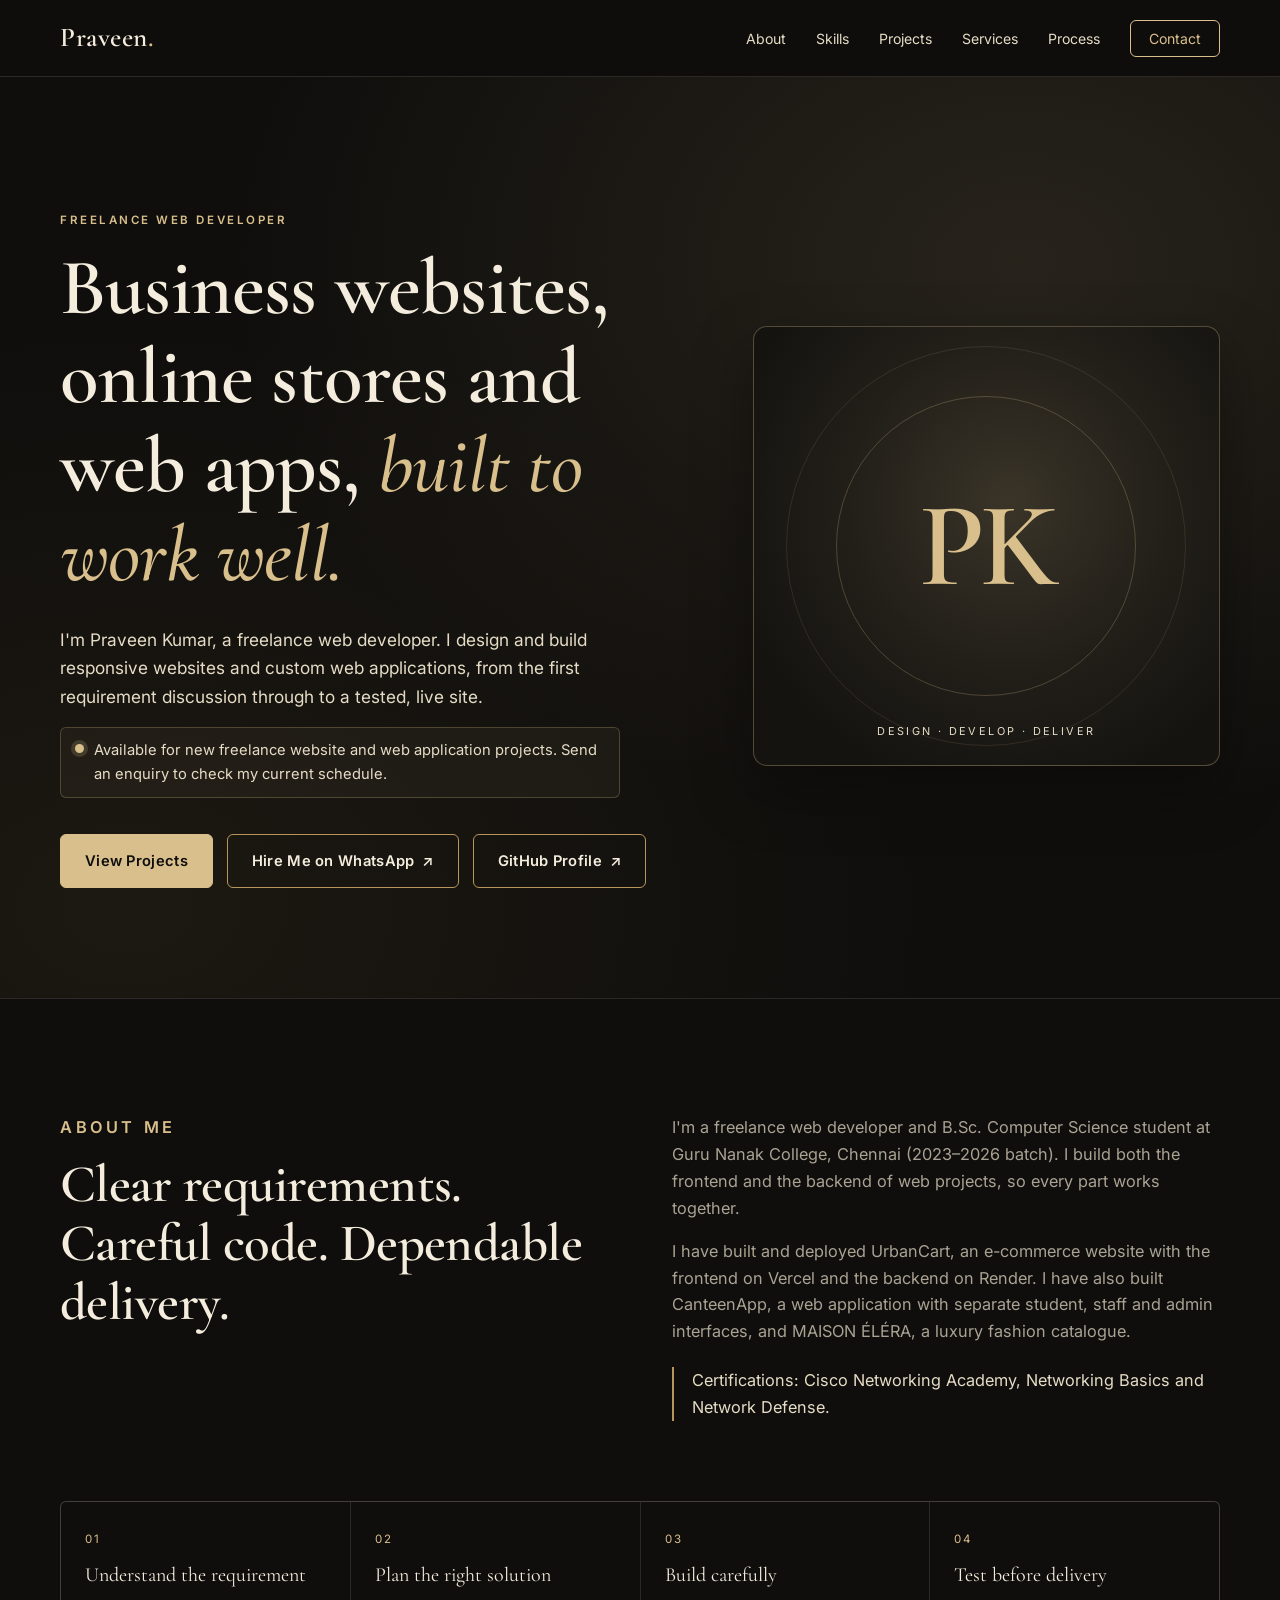
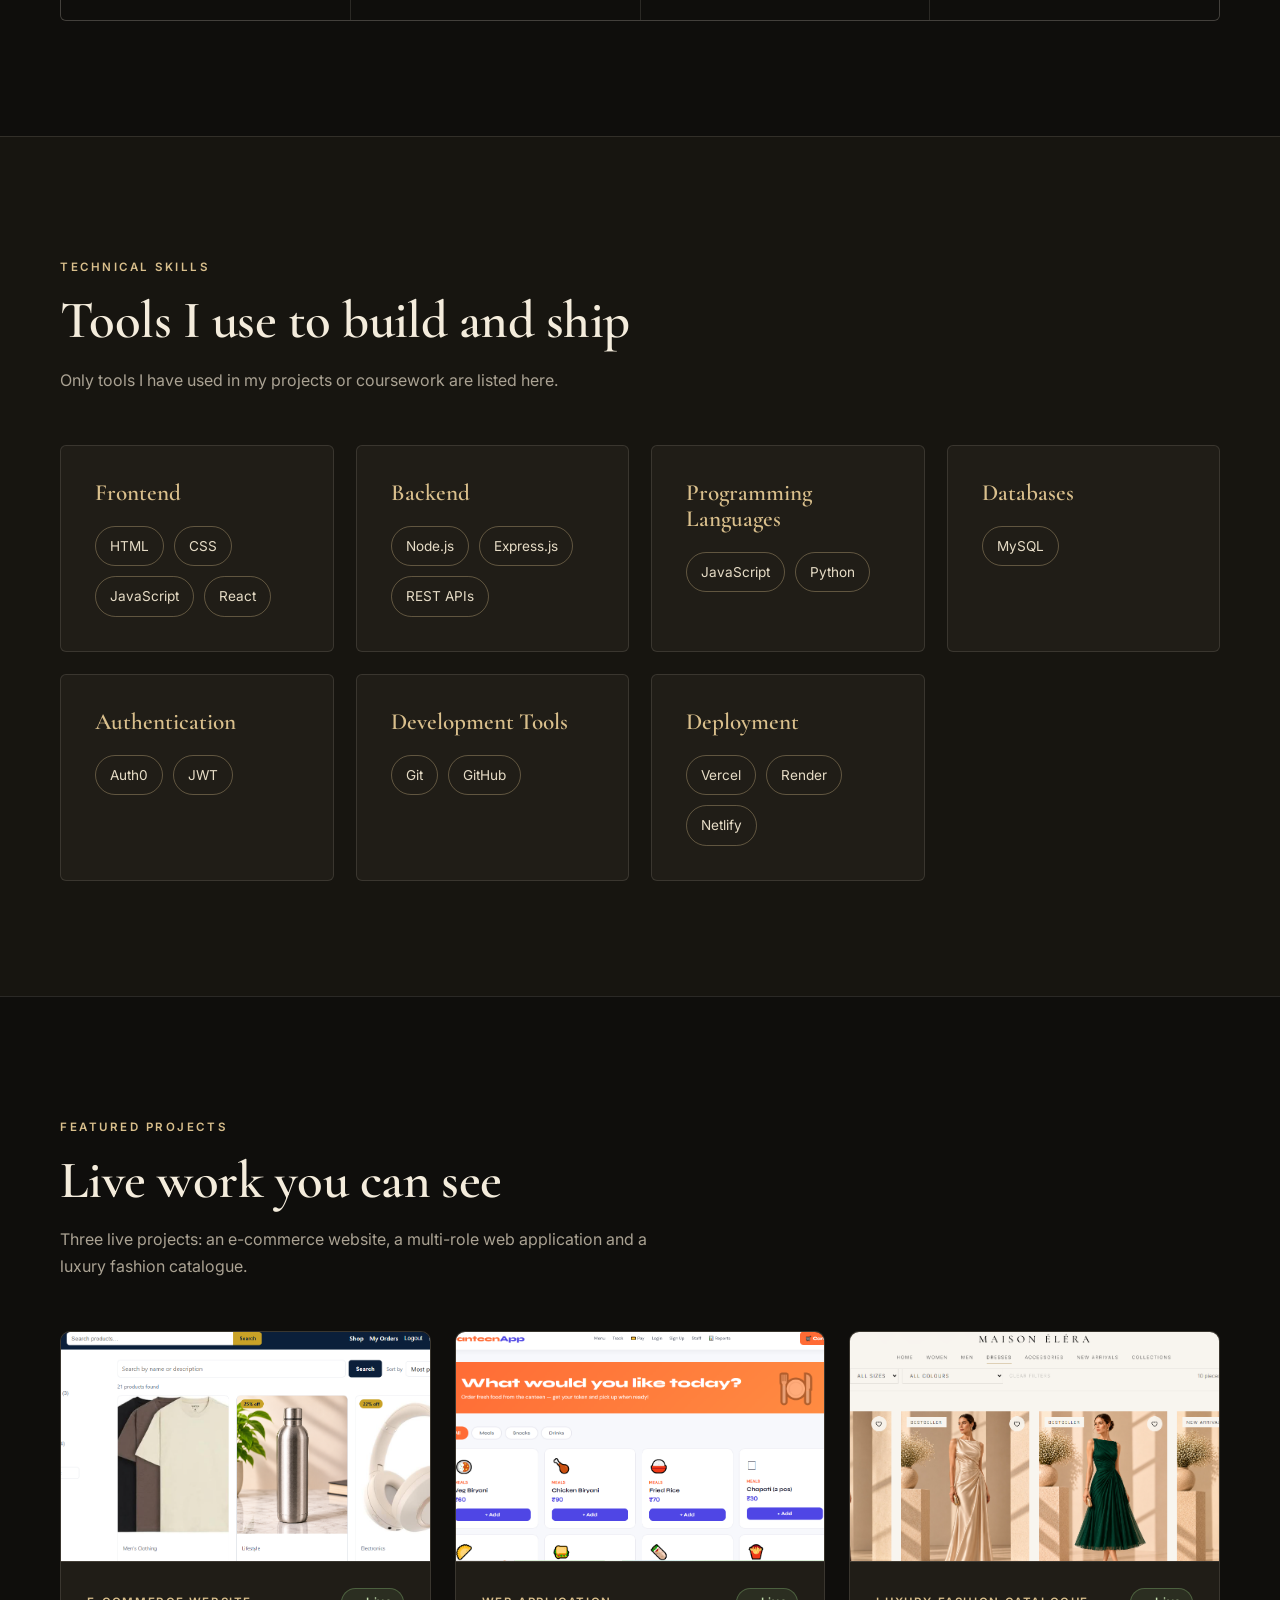
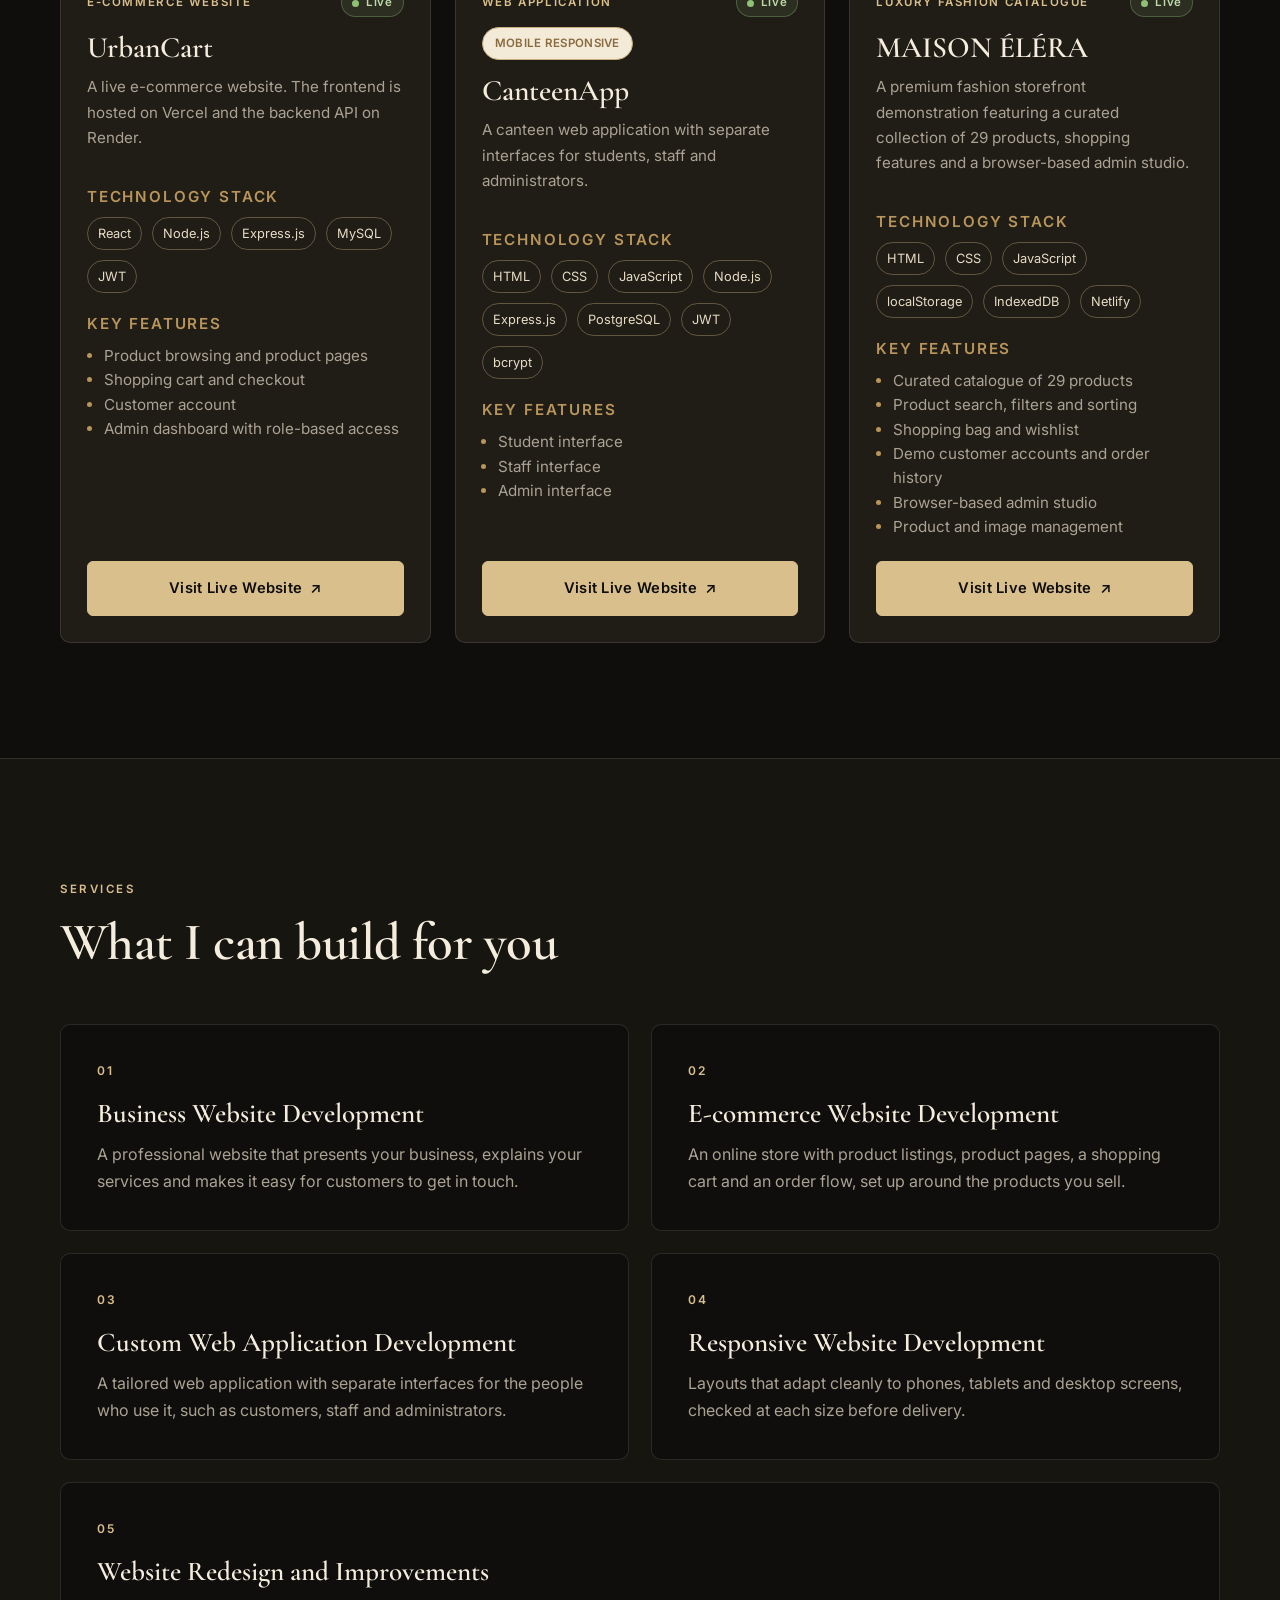
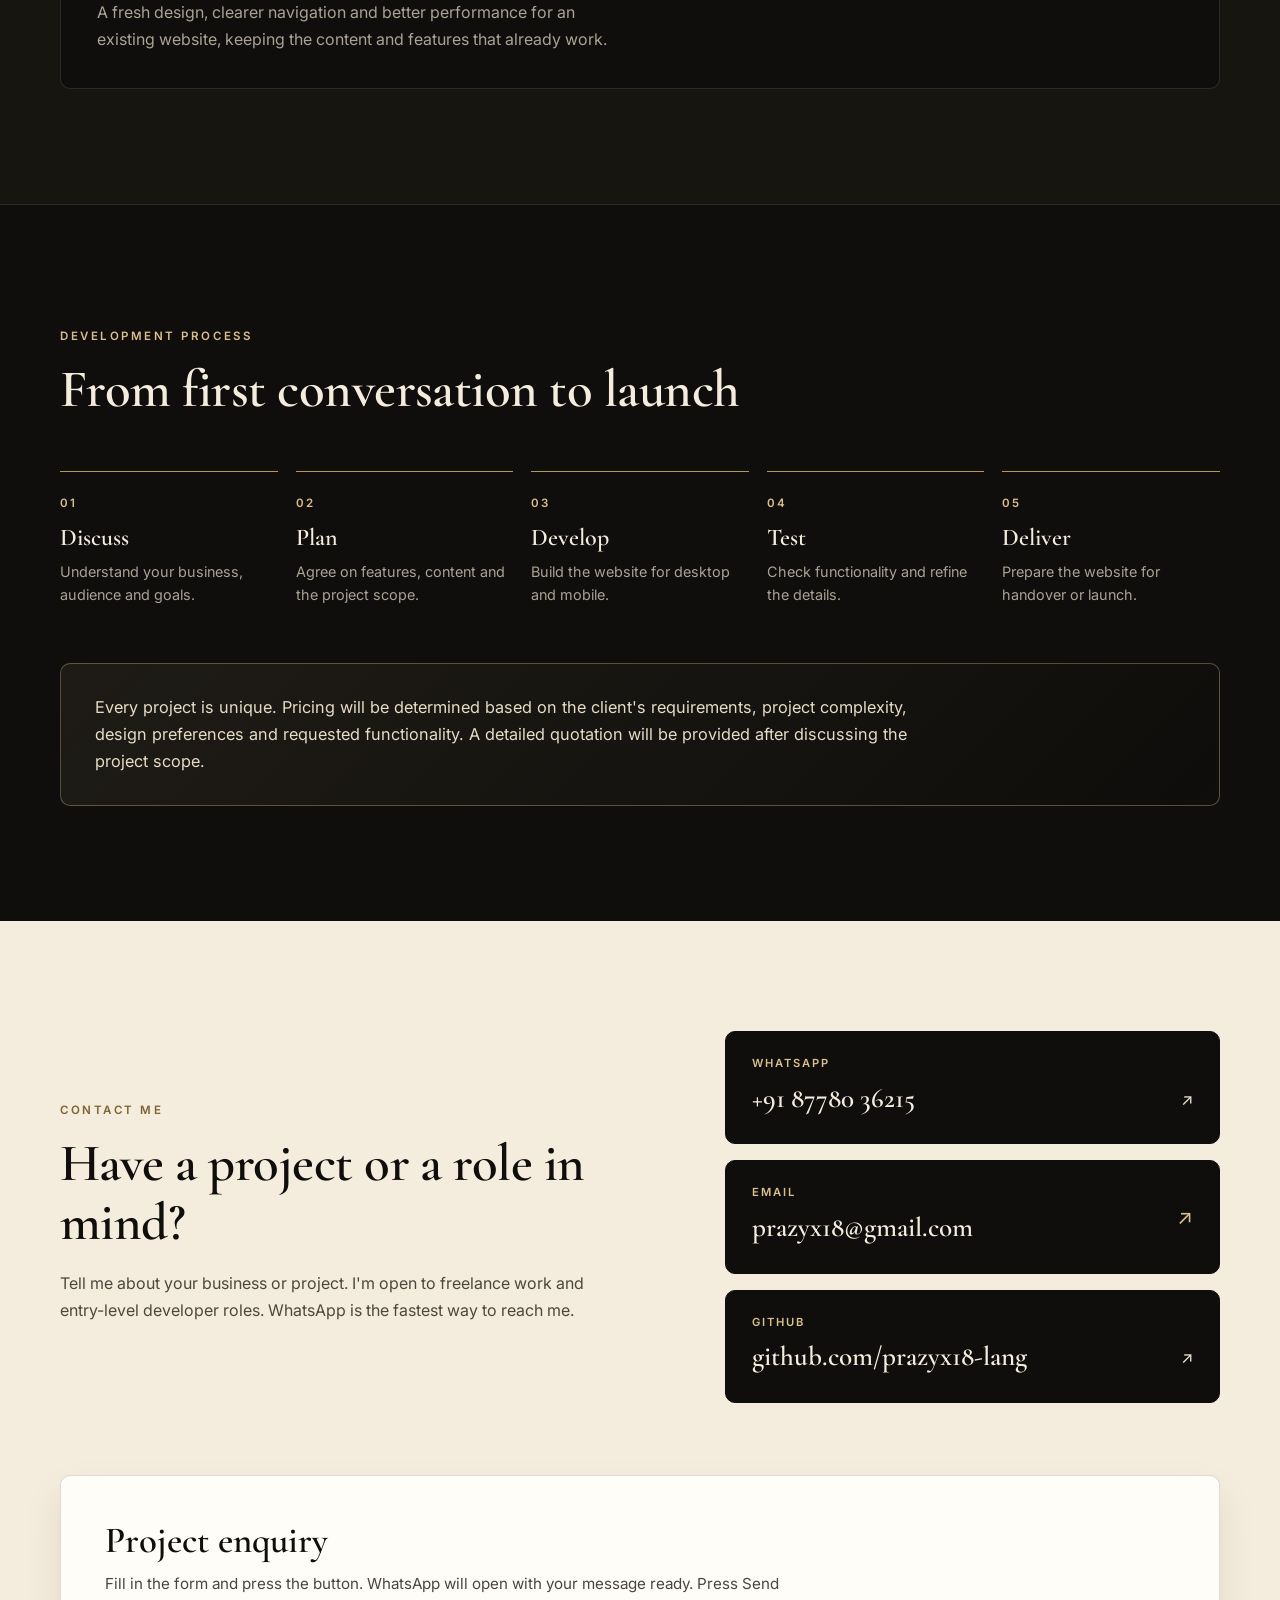
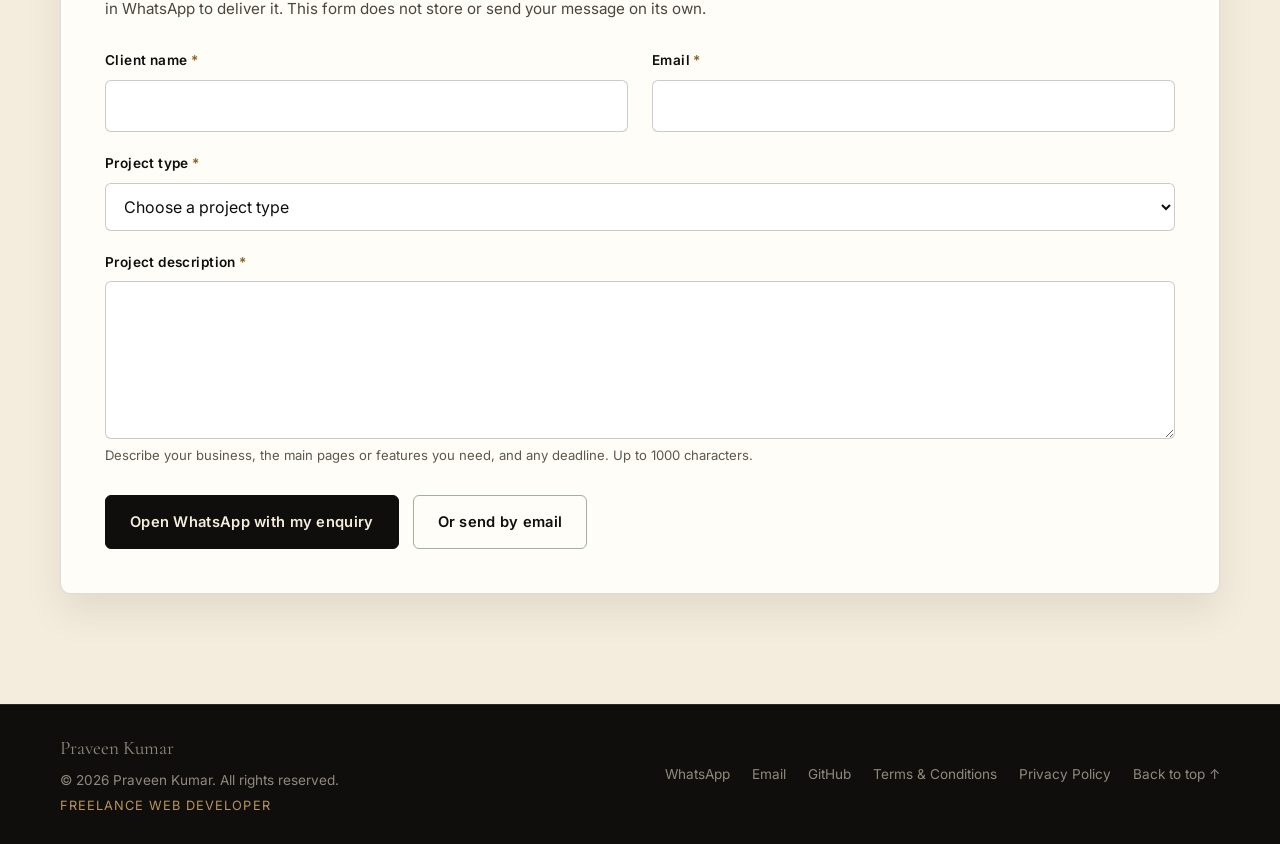
==== index.html @ 50d1b617 "Add files via upload" ====
<!DOCTYPE html>
<html lang="en">
<head>
  <meta charset="UTF-8">
  <meta name="viewport" content="width=device-width, initial-scale=1.0">

  <!-- SEO -->
  <title>Praveen Kumar | Freelance Web Developer for Business Websites &amp; Web Apps</title>
  <meta name="description" content="Freelance web developer building business websites, e-commerce stores and custom web applications. View three live projects and send a project enquiry on WhatsApp or email.">
  <meta name="author" content="Praveen Kumar">
  <meta name="robots" content="index, follow">
  <meta name="theme-color" content="#0f0e0c">
  <!-- Canonical placeholder: replace YOUR-PORTFOLIO-DOMAIN with your real domain once published -->
  <link rel="canonical" href="https://YOUR-PORTFOLIO-DOMAIN/">

  <!-- Open Graph: how the page looks when shared -->
  <meta property="og:type" content="website">
  <meta property="og:site_name" content="Praveen Kumar">
  <meta property="og:title" content="Praveen Kumar | Freelance Web Developer">
  <meta property="og:description" content="Business websites, e-commerce stores and custom web applications, built with clean code and delivered with care.">
  <meta property="og:url" content="https://YOUR-PORTFOLIO-DOMAIN/">
  <meta property="og:image" content="https://YOUR-PORTFOLIO-DOMAIN/assets/img/og-image.png">
  <meta property="og:image:width" content="1200">
  <meta property="og:image:height" content="630">
  <meta property="og:image:alt" content="Praveen Kumar, Freelance Web Developer">
  <meta property="og:locale" content="en_IN">

  <meta name="twitter:card" content="summary_large_image">
  <meta name="twitter:title" content="Praveen Kumar | Freelance Web Developer">
  <meta name="twitter:description" content="Business websites, e-commerce stores and custom web applications.">
  <meta name="twitter:image" content="https://YOUR-PORTFOLIO-DOMAIN/assets/img/og-image.png">

  <link rel="icon" href="assets/img/favicon.svg" type="image/svg+xml">

  <!-- Typography (Google Fonts) -->
  <link rel="preconnect" href="https://fonts.googleapis.com">
  <link rel="preconnect" href="https://fonts.gstatic.com" crossorigin>
  <link rel="stylesheet" href="https://fonts.googleapis.com/css2?family=Cormorant+Garamond:wght@500;600;700&family=Inter:wght@400;500;600;700&display=swap">

  <link rel="stylesheet" href="assets/css/styles.css">

  <!-- Structured data: tells search engines who this page is about (no email address included) -->
  <script type="application/ld+json">
  {
    "@context": "https://schema.org",
    "@type": "Person",
    "name": "Praveen Kumar",
    "jobTitle": "Freelance Web Developer",
    "description": "Freelance web developer building business websites, e-commerce stores and custom web applications.",
    "knowsAbout": ["HTML", "CSS", "JavaScript", "React", "Node.js", "Express.js", "MySQL", "Python", "Git"]
  }
  </script>
</head>
<body>
  <a class="skip-link" href="#main">Skip to content</a>

  <!-- ============ HEADER / NAVIGATION ============ -->
  <header class="site-header" id="top">
    <nav class="container nav" aria-label="Main navigation">
      <a class="brand" href="#top" aria-label="Praveen Kumar, back to top">Praveen<span>.</span></a>

      <button class="nav-toggle" type="button" aria-expanded="false" aria-controls="nav-menu">
        <span class="sr-only">Open menu</span>
        <span class="nav-toggle-bars" aria-hidden="true"></span>
      </button>

      <ul class="nav-menu" id="nav-menu">
        <li><a href="#about">About</a></li>
        <li><a href="#skills">Skills</a></li>
        <li><a href="#projects">Projects</a></li>
        <li><a href="#services">Services</a></li>
        <li><a href="#process">Process</a></li>
        <li><a class="nav-cta" href="#contact">Contact</a></li>
      </ul>
    </nav>
  </header>

  <main id="main">
    <!-- ============ 1. HERO ============ -->
    <section class="hero" id="home" aria-labelledby="hero-title">
      <div class="container hero-grid">
        <div class="hero-copy reveal">
          <p class="eyebrow">Freelance Web Developer</p>
          <h1 id="hero-title">Business websites, online stores and web apps, <em>built to work well.</em></h1>
          <p class="lead">I'm Praveen Kumar, a freelance web developer. I design and build responsive websites and custom web applications, from the first requirement discussion through to a tested, live site.</p>
          <p class="availability"><span class="availability-dot" aria-hidden="true"></span>Available for new freelance website and web application projects. Send an enquiry to check my current schedule.</p>
          <div class="actions">
            <a class="btn btn-primary" href="#projects">View Projects</a>
            <a class="btn btn-ghost" href="https://wa.me/918778036215?text=Hi%20Praveen%2C%20I%27d%20like%20to%20discuss%20a%20web%20project." target="_blank" rel="noopener noreferrer">
              Hire Me on WhatsApp <span aria-hidden="true">↗</span>
              <span class="sr-only">(opens in a new tab)</span>
            </a>
            <a class="btn btn-ghost" href="https://github.com/prazyx18-lang" target="_blank" rel="noopener noreferrer">
              GitHub Profile <span aria-hidden="true">↗</span>
              <span class="sr-only">(opens in a new tab)</span>
            </a>
          </div>
        </div>

        <div class="hero-visual reveal" aria-hidden="true">
          <div class="monogram">PK</div>
          <p class="hero-caption">Design · Develop · Deliver</p>
        </div>
      </div>
    </section>

    <!-- ============ 2. ABOUT ============ -->
    <section class="section" id="about" aria-labelledby="about-title">
      <div class="container two-col">
        <div class="reveal">
          <p class="eyebrow">About me</p>
          <h2 id="about-title">Clear requirements. Careful code. Dependable delivery.</h2>
        </div>
        <div class="reveal">
          <p>I'm a freelance web developer and B.Sc. Computer Science student at Guru Nanak College, Chennai (2023–2026 batch). I build both the frontend and the backend of web projects, so every part works together.</p>
          <p>I have built and deployed UrbanCart, an e-commerce website with the frontend on Vercel and the backend on Render. I have also built CanteenApp, a web application with separate student, staff and admin interfaces, and MAISON ÉLÉRA, a luxury fashion catalogue.</p>
          <p class="cert">Certifications: Cisco Networking Academy, Networking Basics and Network Defense.</p>
        </div>
      </div>

      <div class="container approach reveal">
        <div class="approach-step"><span>01</span>Understand the requirement</div>
        <div class="approach-step"><span>02</span>Plan the right solution</div>
        <div class="approach-step"><span>03</span>Build carefully</div>
        <div class="approach-step"><span>04</span>Test before delivery</div>
      </div>
    </section>

    <!-- ============ 3. TECHNICAL SKILLS ============ -->
    <section class="section section-alt" id="skills" aria-labelledby="skills-title">
      <div class="container">
        <div class="section-head reveal">
          <p class="eyebrow">Technical skills</p>
          <h2 id="skills-title">Tools I use to build and ship</h2>
          <p class="section-intro">Only tools I have used in my projects or coursework are listed here.</p>
        </div>

        <div class="skill-grid">
          <article class="skill-card reveal">
            <h3>Frontend</h3>
            <ul class="chips">
              <li>HTML</li><li>CSS</li><li>JavaScript</li><li>React</li>
            </ul>
          </article>
          <article class="skill-card reveal">
            <h3>Backend</h3>
            <ul class="chips">
              <li>Node.js</li><li>Express.js</li><li>REST APIs</li>
            </ul>
          </article>
          <article class="skill-card reveal">
            <h3>Programming Languages</h3>
            <ul class="chips">
              <li>JavaScript</li><li>Python</li>
            </ul>
          </article>
          <article class="skill-card reveal">
            <h3>Databases</h3>
            <ul class="chips">
              <li>MySQL</li>
            </ul>
          </article>
          <article class="skill-card reveal">
            <h3>Authentication</h3>
            <ul class="chips">
              <li>Auth0</li><li>JWT</li>
            </ul>
          </article>
          <article class="skill-card reveal">
            <h3>Development Tools</h3>
            <ul class="chips">
              <li>Git</li><li>GitHub</li>
            </ul>
          </article>
          <article class="skill-card reveal">
            <h3>Deployment</h3>
            <ul class="chips">
              <li>Vercel</li><li>Render</li><li>Netlify</li>
            </ul>
          </article>
        </div>
      </div>
    </section>

    <!-- ============ 4. FEATURED PROJECTS ============ -->
    <section class="section" id="projects" aria-labelledby="projects-title">
      <div class="container">
        <div class="section-head reveal">
          <p class="eyebrow">Featured projects</p>
          <h2 id="projects-title">Live work you can see</h2>
          <p class="section-intro">Three live projects: an e-commerce website, a multi-role web application and a luxury fashion catalogue.</p>
        </div>

        <div class="project-grid">
          <!-- PROJECT 1: UrbanCart -->
          <article class="project-card reveal" aria-labelledby="urbancart-title">
           <figure class="project-shot">
  <img
    src="assets/img/projects/urbancart.jpg"
    alt="UrbanCart e-commerce website homepage"
    loading="lazy"
  >
</figure>
            <div class="project-body">
              <div class="project-tags">
                <span class="tag">E-commerce Website</span>
                <span class="status status-live">Live</span>
              </div>
              <h3 id="urbancart-title">UrbanCart</h3>
              <p>A live e-commerce website. The frontend is hosted on Vercel and the backend API on Render.</p>
              <p class="project-sub"><strong>Technology stack</strong></p>
              <ul class="chips chips-small">
                <li>React</li><li>Node.js</li><li>Express.js</li><li>MySQL</li><li>JWT</li>
              </ul>
              <p class="project-sub"><strong>Key features</strong></p>
              <ul class="feature-list">
                <li>Product browsing and product pages</li>
                <li>Shopping cart and checkout</li>
                <li>Customer account</li>
                <li>Admin dashboard with role-based access</li>
              </ul>
              <a class="btn btn-primary btn-block" href="https://urbancart-wine.vercel.app" target="_blank" rel="noopener noreferrer">
                Visit Live Website <span aria-hidden="true">↗</span>
                <span class="sr-only">(UrbanCart, opens in a new tab)</span>
              </a>
            </div>
          </article>

          <!-- PROJECT 2: CanteenApp -->
          <article class="project-card reveal" aria-labelledby="canteen-title">
           <figure class="project-shot">
  <img
    src="assets/img/projects/canteenapp.jpg"
    alt="CanteenApp website screenshot"
    loading="lazy"
  >
</figure>
      <div class="project-body">
<div class="project-tags">
  <span class="tag">Web Application</span>
  <span class="status status-live">Live</span>
  <span class="tag tag-responsive">Mobile Responsive</span>
</div>

  <h3 id="canteen-title">CanteenApp</h3>

  <p>A canteen web application with separate interfaces for students, staff and administrators.</p>

  <p class="project-sub"><strong>Technology stack</strong></p>
  <ul class="chips chips-small">
    <li>HTML</li>
    <li>CSS</li>
    <li>JavaScript</li>
    <li>Node.js</li>
    <li>Express.js</li>
    <li>PostgreSQL</li>
    <li>JWT</li>
    <li>bcrypt</li>
  </ul>

  <p class="project-sub"><strong>Key features</strong></p>
  <ul class="feature-list">
    <li>Student interface</li>
    <li>Staff interface</li>
    <li>Admin interface</li>
  </ul>

  <a class="btn btn-primary btn-block"
     href="https://canteen-demo-app.onrender.com"
     target="_blank"
     rel="noopener noreferrer">
    Visit Live Website <span aria-hidden="true">↗</span>
    <span class="sr-only">(CanteenApp, opens in a new tab)</span>
  </a>
</div>

          </article>

          <!-- PROJECT 3: MAISON ÉLÉRA -->
          <article class="project-card reveal" aria-labelledby="maison-title">
           <figure class="project-shot">
  <img
    src="assets/img/projects/maison-elera.jpg"
    alt="MAISON ÉLÉRA luxury fashion catalogue website"
    loading="lazy"
  >
</figure>
<div class="project-body">
  <div class="project-tags">
    <span class="tag">Luxury Fashion Catalogue</span>
    <span class="status status-live">Live</span>
  </div>

  <h3 id="maison-title">MAISON ÉLÉRA</h3>

  <p>A premium fashion storefront demonstration featuring a curated collection of 29 products, shopping features and a browser-based admin studio.</p>

  <p class="project-sub"><strong>Technology stack</strong></p>
  <ul class="chips chips-small">
    <li>HTML</li>
    <li>CSS</li>
    <li>JavaScript</li>
    <li>localStorage</li>
    <li>IndexedDB</li>
    <li>Netlify</li>
  </ul>

  <p class="project-sub"><strong>Key features</strong></p>
  <ul class="feature-list">
    <li>Curated catalogue of 29 products</li>
    <li>Product search, filters and sorting</li>
    <li>Shopping bag and wishlist</li>
    <li>Demo customer accounts and order history</li>
    <li>Browser-based admin studio</li>
    <li>Product and image management</li>
  </ul>

  <a class="btn btn-primary btn-block"
     href="https://maison-elera.netlify.app/"
     target="_blank"
     rel="noopener noreferrer">
    Visit Live Website <span aria-hidden="true">↗</span>
    <span class="sr-only">(MAISON ÉLÉRA, opens in a new tab)</span>
  </a>
</div>
          </article>
        </div>
      </div>
    </section>

    <!-- ============ 5. SERVICES ============ -->
    <section class="section section-alt" id="services" aria-labelledby="services-title">
      <div class="container">
        <div class="section-head reveal">
          <p class="eyebrow">Services</p>
          <h2 id="services-title">What I can build for you</h2>
        </div>

        <div class="service-grid">
          <article class="service-card reveal">
            <span class="service-no">01</span>
            <h3>Business Website Development</h3>
            <p>A professional website that presents your business, explains your services and makes it easy for customers to get in touch.</p>
          </article>
          <article class="service-card reveal">
            <span class="service-no">02</span>
            <h3>E-commerce Website Development</h3>
            <p>An online store with product listings, product pages, a shopping cart and an order flow, set up around the products you sell.</p>
          </article>
          <article class="service-card reveal">
            <span class="service-no">03</span>
            <h3>Custom Web Application Development</h3>
            <p>A tailored web application with separate interfaces for the people who use it, such as customers, staff and administrators.</p>
          </article>
          <article class="service-card reveal">
            <span class="service-no">04</span>
            <h3>Responsive Website Development</h3>
            <p>Layouts that adapt cleanly to phones, tablets and desktop screens, checked at each size before delivery.</p>
          </article>
          <article class="service-card reveal">
            <span class="service-no">05</span>
            <h3>Website Redesign and Improvements</h3>
            <p>A fresh design, clearer navigation and better performance for an existing website, keeping the content and features that already work.</p>
          </article>
        </div>
      </div>
    </section>

    <!-- ============ 6. DEVELOPMENT PROCESS ============ -->
    <section class="section" id="process" aria-labelledby="process-title">
      <div class="container">
        <div class="section-head reveal">
          <p class="eyebrow">Development process</p>
          <h2 id="process-title">From first conversation to launch</h2>
        </div>

        <ol class="process-list">
          <li class="process-step reveal"><span class="step-no">01</span><h3>Discuss</h3><p>Understand your business, audience and goals.</p></li>
          <li class="process-step reveal"><span class="step-no">02</span><h3>Plan</h3><p>Agree on features, content and the project scope.</p></li>
          <li class="process-step reveal"><span class="step-no">03</span><h3>Develop</h3><p>Build the website for desktop and mobile.</p></li>
          <li class="process-step reveal"><span class="step-no">04</span><h3>Test</h3><p>Check functionality and refine the details.</p></li>
          <li class="process-step reveal"><span class="step-no">05</span><h3>Deliver</h3><p>Prepare the website for handover or launch.</p></li>
        </ol>

        <aside class="pricing-note reveal" aria-label="Pricing policy">
          <p>Every project is unique. Pricing will be determined based on the client's requirements, project complexity, design preferences and requested functionality. A detailed quotation will be provided after discussing the project scope.</p>
        </aside>
      </div>
    </section>
  </main>

  <!-- ============ 7. CONTACT ME ============ -->
  <section class="contact" id="contact" aria-labelledby="contact-title">
    <div class="container contact-grid">
      <div class="reveal">
        <p class="eyebrow">Contact me</p>
        <h2 id="contact-title">Have a project or a role in mind?</h2>
        <p class="contact-intro">Tell me about your business or project. I'm open to freelance work and entry-level developer roles. WhatsApp is the fastest way to reach me.</p>
      </div>

      <div class="contact-actions reveal">
        <a class="contact-btn contact-whatsapp" href="https://wa.me/918778036215" target="_blank" rel="noopener noreferrer">
          <span class="contact-label">WhatsApp</span>
          <span class="contact-value">+91 87780 36215</span>
          <span aria-hidden="true">↗</span>
          <span class="sr-only">(opens in a new tab)</span>
        </a>
        <a class="contact-btn contact-email" href="mailto:prazyx18@gmail.com">
          <span class="contact-label">Email</span>
          <span class="contact-value">prazyx18@gmail.com</span>
          <span aria-hidden="true">↗</span>
        </a>
        <a class="contact-btn contact-email" href="https://github.com/prazyx18-lang" target="_blank" rel="noopener noreferrer">
          <span class="contact-label">GitHub</span>
          <span class="contact-value">github.com/prazyx18-lang</span>
          <span aria-hidden="true">↗</span>
          <span class="sr-only">(opens in a new tab)</span>
        </a>
      </div>
    </div>

    <!-- Project enquiry form: opens a prefilled WhatsApp message. Nothing is sent by this website itself. -->
    <div class="container">
      <form class="enquiry reveal" id="enquiry-form" novalidate aria-labelledby="enquiry-title">
        <h3 id="enquiry-title">Project enquiry</h3>
        <p class="enquiry-note">Fill in the form and press the button. WhatsApp will open with your message ready. Press Send in WhatsApp to deliver it. This form does not store or send your message on its own.</p>

        <div class="form-grid">
          <div class="field">
            <label for="enq-name">Client name <span class="req" aria-hidden="true">*</span></label>
            <input id="enq-name" name="name" type="text" autocomplete="name" required maxlength="100" aria-describedby="enq-name-err">
            <p class="field-error" id="enq-name-err" aria-live="polite"></p>
          </div>

          <div class="field">
            <label for="enq-email">Email <span class="req" aria-hidden="true">*</span></label>
            <input id="enq-email" name="email" type="email" autocomplete="email" required maxlength="150" aria-describedby="enq-email-err">
            <p class="field-error" id="enq-email-err" aria-live="polite"></p>
          </div>

          <div class="field field-full">
            <label for="enq-type">Project type <span class="req" aria-hidden="true">*</span></label>
            <select id="enq-type" name="projectType" required aria-describedby="enq-type-err">
              <option value="">Choose a project type</option>
              <option>Business Website</option>
              <option>E-commerce Website</option>
              <option>Custom Web Application</option>
              <option>Responsive Website</option>
              <option>Website Redesign or Improvements</option>
              <option>Other</option>
            </select>
            <p class="field-error" id="enq-type-err" aria-live="polite"></p>
          </div>

          <div class="field field-full">
            <label for="enq-desc">Project description <span class="req" aria-hidden="true">*</span></label>
            <textarea id="enq-desc" name="description" rows="5" required maxlength="1000" aria-describedby="enq-desc-err enq-desc-hint"></textarea>
            <p class="field-hint" id="enq-desc-hint">Describe your business, the main pages or features you need, and any deadline. Up to 1000 characters.</p>
            <p class="field-error" id="enq-desc-err" aria-live="polite"></p>
          </div>
        </div>

        <div class="enquiry-actions">
          <button class="btn btn-primary" type="submit">Open WhatsApp with my enquiry</button>
          <a class="btn btn-ghost" href="mailto:prazyx18@gmail.com">Or send by email</a>
        </div>
        <p class="form-status" id="enq-status" role="status" aria-live="polite"></p>
      </form>
    </div>
  </section>

  <!-- ============ FOOTER ============ -->
  <footer class="site-footer">
    <div class="container footer-inner">
      <div class="footer-col">
        <p class="footer-brand">Praveen Kumar</p>
        <p>&copy; <span id="year">2026</span> Praveen Kumar. All rights reserved.</p>
        <p class="footer-title">Freelance Web Developer</p>
      </div>
      <nav aria-label="Footer navigation" class="footer-nav">
        <a href="https://wa.me/918778036215" target="_blank" rel="noopener noreferrer">WhatsApp<span class="sr-only"> (opens in a new tab)</span></a>
        <a href="mailto:prazyx18@gmail.com">Email</a>
        <a href="https://github.com/prazyx18-lang" target="_blank" rel="noopener noreferrer">GitHub<span class="sr-only"> (opens in a new tab)</span></a>
        <a href="terms.html">Terms &amp; Conditions</a>
        <a href="privacy.html">Privacy Policy</a>
        <a href="#top">Back to top ↑</a>
      </nav>
    </div>
  </footer>

  <script src="assets/js/main.js" defer></script>
  <script src="assets/js/enquiry.js" defer></script>
</body>
</html>
---- assets/css/styles.css ----
/* ==========================================================================
   Praveen Kumar — Portfolio
   Palette: black, cream and champagne gold.
   Change colours in the :root block below; everything else uses them.
   ========================================================================== */

:root {
  --ink: #0f0e0c;          /* near-black background */
  --ink-2: #171510;        /* alternate section background */
  --ink-3: #201d17;        /* cards */
  --cream: #f4ecdc;        /* main text on dark */
  --cream-2: #e6dcc6;      /* secondary text on dark */
  --champagne: #d9bf8c;    /* highlight colour */
  --gold: #b8955a;         /* borders and accents */
  --muted: #aaa293;        /* body copy on dark (readable contrast) */
  --line: rgba(244, 236, 220, 0.12);

  --font-display: "Cormorant Garamond", Georgia, "Times New Roman", serif;
  --font-body: "Inter", system-ui, -apple-system, "Segoe UI", Roboto, Arial, sans-serif;

  --radius: 6px;
  --ease: cubic-bezier(0.2, 0.7, 0.2, 1);
  --shadow: 0 24px 60px rgba(0, 0, 0, 0.35);
}

/* ---------- Base ---------- */
*,
*::before,
*::after { box-sizing: border-box; }

html {
  scroll-behavior: smooth;
  -webkit-text-size-adjust: 100%;
}

body {
  margin: 0;
  background: var(--ink);
  color: var(--cream);
  font-family: var(--font-body);
  font-size: 16px;
  line-height: 1.65;
  overflow-x: hidden;
}

img, svg { max-width: 100%; display: block; }

a {
  color: inherit;
  text-decoration: none;
}

h1, h2, h3 {
  margin: 0;
  font-weight: 600;
  line-height: 1.12;
}

h1, h2 {
  font-family: var(--font-display);
  letter-spacing: -0.01em;
}

h3 {
  font-family: var(--font-display);
  font-size: 1.6rem;
}

p { margin: 0 0 1rem; color: var(--muted); }

ul, ol { margin: 0; padding: 0; list-style: none; }

:focus-visible {
  outline: 2px solid var(--champagne);
  outline-offset: 3px;
  border-radius: 2px;
}

.container {
  width: min(1160px, calc(100% - 48px));
  margin-inline: auto;
}

.sr-only {
  position: absolute;
  width: 1px;
  height: 1px;
  padding: 0;
  margin: -1px;
  overflow: hidden;
  clip: rect(0, 0, 0, 0);
  white-space: nowrap;
  border: 0;
}

.skip-link {
  position: absolute;
  left: 16px;
  top: -60px;
  z-index: 100;
  background: var(--champagne);
  color: var(--ink);
  padding: 10px 16px;
  border-radius: var(--radius);
  font-weight: 600;
  transition: top 0.2s var(--ease);
}
.skip-link:focus { top: 12px; }

/* ---------- Shared components ---------- */
.eyebrow {
  display: inline-block;
  margin-bottom: 14px;
  color: var(--champagne);
  font-size: 0.72rem;
  font-weight: 600;
  letter-spacing: 0.22em;
  text-transform: uppercase;
}

h2 {
  font-size: clamp(2.1rem, 4.4vw, 3.3rem);
  color: var(--cream);
}

.section {
  padding: clamp(72px, 9vw, 120px) 0;
  border-top: 1px solid var(--line);
}

.section-alt { background: var(--ink-2); }

.section-head {
  max-width: 720px;
  margin-bottom: 52px;
}

.section-intro { margin-top: 16px; max-width: 620px; }

.btn {
  display: inline-flex;
  align-items: center;
  justify-content: center;
  gap: 8px;
  padding: 14px 24px;
  border: 1px solid var(--gold);
  border-radius: var(--radius);
  font: inherit;
  font-size: 0.92rem;
  font-weight: 600;
  letter-spacing: 0.02em;
  cursor: pointer;
  transition: transform 0.25s var(--ease), background-color 0.25s var(--ease),
              color 0.25s var(--ease), box-shadow 0.25s var(--ease);
}

.btn:hover { transform: translateY(-2px); }

.btn-primary {
  background: var(--champagne);
  border-color: var(--champagne);
  color: var(--ink);
}
.btn-primary:hover {
  background: var(--cream);
  border-color: var(--cream);
  box-shadow: 0 12px 30px rgba(217, 191, 140, 0.25);
}

.btn-ghost {
  color: var(--cream);
  background: transparent;
}
.btn-ghost:hover {
  background: var(--cream);
  border-color: var(--cream);
  color: var(--ink);
}

.btn-block { width: 100%; margin-top: auto; }

.chips {
  display: flex;
  flex-wrap: wrap;
  gap: 10px;
}
.chips li {
  padding: 8px 14px;
  border: 1px solid rgba(217, 191, 140, 0.35);
  border-radius: 999px;
  color: var(--cream-2);
  font-size: 0.85rem;
  transition: border-color 0.25s var(--ease), color 0.25s var(--ease);
}
.chips li:hover {
  border-color: var(--champagne);
  color: var(--champagne);
}

/* ---------- Header / navigation ---------- */
.site-header {
  position: sticky;
  top: 0;
  z-index: 50;
  background: rgba(15, 14, 12, 0.82);
  backdrop-filter: blur(14px);
  -webkit-backdrop-filter: blur(14px);
  border-bottom: 1px solid var(--line);
}

.nav {
  height: 76px;
  display: flex;
  align-items: center;
  justify-content: space-between;
}

.brand {
  font-family: var(--font-display);
  font-size: 1.7rem;
  font-weight: 600;
  letter-spacing: 0.02em;
}
.brand span { color: var(--champagne); }

.nav-menu {
  display: flex;
  align-items: center;
  gap: 30px;
}
.nav-menu a {
  position: relative;
  color: var(--cream-2);
  font-size: 0.88rem;
  padding: 6px 0;
  transition: color 0.2s var(--ease);
}
.nav-menu a:not(.nav-cta)::after {
  content: "";
  position: absolute;
  left: 0;
  bottom: 0;
  width: 100%;
  height: 1px;
  background: var(--champagne);
  transform: scaleX(0);
  transform-origin: left;
  transition: transform 0.3s var(--ease);
}
.nav-menu a:not(.nav-cta):hover { color: var(--champagne); }
.nav-menu a:not(.nav-cta):hover::after { transform: scaleX(1); }

.nav-cta {
  padding: 9px 18px !important;
  border: 1px solid var(--champagne);
  border-radius: var(--radius);
  color: var(--champagne) !important;
}
.nav-cta:hover {
  background: var(--champagne);
  color: var(--ink) !important;
}

.nav-toggle {
  display: none;
  width: 44px;
  height: 44px;
  background: none;
  border: 1px solid var(--line);
  border-radius: var(--radius);
  cursor: pointer;
  position: relative;
}
.nav-toggle-bars,
.nav-toggle-bars::before,
.nav-toggle-bars::after {
  display: block;
  position: absolute;
  left: 50%;
  width: 18px;
  height: 2px;
  margin-left: -9px;
  background: var(--cream);
  transition: transform 0.3s var(--ease), background-color 0.3s;
}
.nav-toggle-bars { top: 50%; margin-top: -1px; }
.nav-toggle-bars::before { content: ""; top: -6px; left: 0; margin: 0; }
.nav-toggle-bars::after { content: ""; top: 6px; left: 0; margin: 0; }

.nav-toggle[aria-expanded="true"] .nav-toggle-bars { background: transparent; }
.nav-toggle[aria-expanded="true"] .nav-toggle-bars::before { transform: translateY(6px) rotate(45deg); }
.nav-toggle[aria-expanded="true"] .nav-toggle-bars::after { transform: translateY(-6px) rotate(-45deg); }

/* ---------- Hero ---------- */
.hero {
  position: relative;
  padding: clamp(64px, 10vw, 130px) 0 clamp(72px, 9vw, 110px);
  overflow: hidden;
}
.hero::before {
  content: "";
  position: absolute;
  inset: 0;
  background:
    radial-gradient(ellipse at 80% 20%, rgba(217, 191, 140, 0.12), transparent 55%),
    radial-gradient(ellipse at 10% 90%, rgba(184, 149, 90, 0.08), transparent 50%);
  pointer-events: none;
}

.hero-grid {
  position: relative;
  display: grid;
  grid-template-columns: 1.15fr 0.85fr;
  align-items: center;
  gap: 60px;
}

.hero h1 {
  font-size: clamp(2.7rem, 6.2vw, 5rem);
  margin-bottom: 26px;
  font-weight: 600;
}
.hero h1 em {
  color: var(--champagne);
  font-style: italic;
  font-weight: 500;
}

.lead {
  max-width: 560px;
  font-size: 1.08rem;
  color: var(--cream-2);
}

.actions {
  display: flex;
  flex-wrap: wrap;
  gap: 14px;
  margin-top: 36px;
}

.hero-visual {
  position: relative;
  min-height: 440px;
  display: flex;
  flex-direction: column;
  align-items: center;
  justify-content: center;
  border: 1px solid rgba(217, 191, 140, 0.32);
  border-radius: 14px;
  background:
    radial-gradient(ellipse at 55% 40%, #3a3428 0%, #221f19 45%, #141310 80%);
  box-shadow: var(--shadow);
  overflow: hidden;
}
.hero-visual::before,
.hero-visual::after {
  content: "";
  position: absolute;
  border: 1px solid rgba(217, 191, 140, 0.25);
  border-radius: 50%;
}
.hero-visual::before { width: 300px; height: 300px; }
.hero-visual::after { width: 400px; height: 400px; border-color: rgba(217, 191, 140, 0.12); }

.monogram {
  position: relative;
  z-index: 1;
  font-family: var(--font-display);
  font-size: 7.5rem;
  font-weight: 600;
  color: var(--champagne);
  letter-spacing: -0.04em;
  line-height: 1;
}

.hero-caption {
  position: absolute;
  bottom: 24px;
  left: 0;
  right: 0;
  margin: 0;
  text-align: center;
  color: var(--cream-2);
  font-size: 0.68rem;
  letter-spacing: 0.22em;
  text-transform: uppercase;
}

/* ---------- About ---------- */
.two-col {
  display: grid;
  grid-template-columns: 1fr 1fr;
  gap: 64px;
  align-items: start;
}
.two-col h2 { margin-bottom: 0; }
.two-col p { font-size: 1.02rem; }
.cert {
  margin-top: 22px;
  padding-left: 18px;
  border-left: 2px solid var(--gold);
  color: var(--cream-2) !important;
}

.approach {
  display: grid;
  grid-template-columns: repeat(4, 1fr);
  gap: 1px;
  margin-top: 64px;
  background: var(--line);
  border: 1px solid var(--line);
  border-radius: var(--radius);
  overflow: hidden;
}
.approach-step {
  padding: 28px 24px;
  background: var(--ink);
  color: var(--cream);
  font-family: var(--font-display);
  font-size: 1.25rem;
  transition: background-color 0.3s var(--ease);
}
.approach-step:hover { background: var(--ink-3); }
.approach-step span {
  display: block;
  margin-bottom: 10px;
  font-family: var(--font-body);
  font-size: 0.72rem;
  letter-spacing: 0.18em;
  color: var(--champagne);
}

/* ---------- Skills ---------- */
.skill-grid {
  display: grid;
  grid-template-columns: repeat(2, 1fr);
  gap: 22px;
}
.skill-card {
  padding: 34px;
  background: var(--ink-3);
  border: 1px solid var(--line);
  border-radius: var(--radius);
  transition: transform 0.35s var(--ease), border-color 0.35s var(--ease);
}
.skill-card:hover {
  transform: translateY(-4px);
  border-color: rgba(217, 191, 140, 0.45);
}
.skill-card h3 {
  margin-bottom: 20px;
  color: var(--champagne);
  font-size: 1.45rem;
}

/* ---------- Projects ---------- */
.project-grid {
  display: grid;
  grid-template-columns: repeat(3, 1fr);
  gap: 24px;
}

.project-card {
  display: flex;
  flex-direction: column;
  background: var(--ink-3);
  border: 1px solid var(--line);
  border-radius: 10px;
  overflow: hidden;
  transition: transform 0.4s var(--ease), border-color 0.4s var(--ease), box-shadow 0.4s var(--ease);
}
.project-card:hover {
  transform: translateY(-6px);
  border-color: rgba(217, 191, 140, 0.5);
  box-shadow: var(--shadow);
}
.project-body {
  flex: 1;
  display: flex;
  flex-direction: column;
  padding: 26px;
}

.project-tags {
  display: flex;
  flex-wrap: wrap;
  align-items: center;
  justify-content: space-between;
  gap: 10px;
  margin-bottom: 14px;
}
.tag {
  color: var(--champagne);
  font-size: 0.72rem;
  font-weight: 600;
  letter-spacing: 0.14em;
  text-transform: uppercase;
}
.status {
  padding: 4px 10px;
  border-radius: 999px;
  font-size: 0.72rem;
  font-weight: 600;
  letter-spacing: 0.06em;
}
.status-live {
  color: #bfd9a9;
  background: rgba(127, 171, 107, 0.12);
  border: 1px solid rgba(127, 171, 107, 0.4);
}
.status-live::before {
  content: "";
  display: inline-block;
  width: 7px;
  height: 7px;
  margin-right: 7px;
  border-radius: 50%;
  background: #8fc174;
  vertical-align: middle;
  animation: pulse 2.4s ease-in-out infinite;
}

.project-card h3 {
  margin-bottom: 10px;
  color: var(--cream);
  font-size: 1.85rem;
}
.project-body > p { font-size: 0.95rem; }

.hosting {
  margin: 4px 0 22px;
  display: grid;
  gap: 6px;
  font-size: 0.88rem;
  color: var(--cream-2);
}
.hosting strong { color: var(--champagne); font-weight: 600; }

.link-pending {
  margin: auto 0 0;
  padding: 12px 14px;
  border: 1px dashed rgba(217, 191, 140, 0.35);
  border-radius: var(--radius);
  font-size: 0.88rem;
  color: var(--cream-2);
}

/* ---------- Services ---------- */
.service-grid {
  display: grid;
  grid-template-columns: repeat(2, 1fr);
  gap: 22px;
}
.service-card {
  position: relative;
  padding: 36px;
  background: var(--ink);
  border: 1px solid var(--line);
  border-radius: 10px;
  transition: transform 0.35s var(--ease), border-color 0.35s var(--ease), background-color 0.35s;
}
.service-card:hover {
  transform: translateY(-4px);
  border-color: rgba(217, 191, 140, 0.45);
  background: #13120f;
}
.service-card:last-child:nth-child(odd) { grid-column: 1 / -1; }
.service-no {
  display: block;
  margin-bottom: 18px;
  color: var(--champagne);
  font-size: 0.75rem;
  font-weight: 600;
  letter-spacing: 0.2em;
}
.service-card h3 {
  margin-bottom: 12px;
  font-size: 1.7rem;
  color: var(--cream);
}
.service-card p { margin: 0; max-width: 520px; }

/* ---------- Process ---------- */
.process-list {
  display: grid;
  grid-template-columns: repeat(5, 1fr);
  gap: 18px;
}
.process-step {
  padding-top: 22px;
  border-top: 1px solid var(--gold);
  transition: transform 0.3s var(--ease);
}
.process-step:hover { transform: translateY(-4px); }
.step-no {
  display: block;
  margin-bottom: 12px;
  color: var(--champagne);
  font-size: 0.72rem;
  font-weight: 600;
  letter-spacing: 0.18em;
}
.process-step h3 {
  margin-bottom: 8px;
  color: var(--cream);
  font-size: 1.5rem;
}
.process-step p { font-size: 0.9rem; margin: 0; }

.pricing-note {
  margin-top: 56px;
  padding: 30px 34px;
  border: 1px solid rgba(217, 191, 140, 0.35);
  border-radius: 10px;
  background: linear-gradient(135deg, rgba(217, 191, 140, 0.08), transparent);
}
.pricing-note p {
  margin: 0;
  color: var(--cream-2);
  font-size: 1.02rem;
  max-width: 820px;
}

/* ---------- Contact ---------- */
.contact {
  padding: clamp(72px, 9vw, 110px) 0;
  background: var(--cream);
  color: var(--ink);
}
.contact .eyebrow { color: #7d6333; }
.contact h2 { color: var(--ink); max-width: 640px; }
.contact-grid {
  display: grid;
  grid-template-columns: 1.1fr 0.9fr;
  align-items: center;
  gap: 60px;
}
.contact-intro {
  margin-top: 18px;
  max-width: 560px;
  color: #4d483e;
}

.contact-actions {
  display: grid;
  gap: 16px;
}
.contact-btn {
  display: grid;
  grid-template-columns: 1fr auto;
  align-items: center;
  gap: 4px 14px;
  padding: 22px 26px;
  background: var(--ink);
  color: var(--cream);
  border-radius: 10px;
  border: 1px solid var(--ink);
  transition: transform 0.3s var(--ease), background-color 0.3s var(--ease), color 0.3s var(--ease);
}
.contact-btn:hover {
  transform: translateY(-3px);
  background: #1d1a14;
  box-shadow: 0 18px 40px rgba(15, 14, 12, 0.25);
}
.contact-btn > span:last-child {
  grid-row: 1 / span 2;
  grid-column: 2;
  color: var(--champagne);
  font-size: 1.3rem;
  transition: transform 0.3s var(--ease);
}
.contact-btn:hover > span:last-child { transform: translate(3px, -3px); }
.contact-label {
  grid-column: 1;
  color: var(--champagne);
  font-size: 0.7rem;
  font-weight: 600;
  letter-spacing: 0.18em;
  text-transform: uppercase;
}
.contact-value {
  grid-column: 1;
  font-family: var(--font-display);
  font-size: 1.7rem;
  font-weight: 600;
  word-break: break-word;
}

/* ---------- Footer ---------- */
.site-footer {
  padding: 28px 0;
  border-top: 1px solid var(--line);
  color: #8f897d;
  font-size: 0.85rem;
}
.footer-inner {
  display: flex;
  flex-wrap: wrap;
  justify-content: space-between;
  align-items: center;
  gap: 16px;
}
.footer-inner p { margin: 0; color: #8f897d; }
.footer-inner nav {
  display: flex;
  flex-wrap: wrap;
  gap: 22px;
}
.footer-inner a {
  transition: color 0.2s var(--ease);
}
.footer-inner a:hover { color: var(--champagne); }

/* ---------- Motion: reveal on scroll (only when JavaScript runs) ---------- */
.js .reveal {
  opacity: 0;
  transform: translateY(22px);
  transition: opacity 0.8s var(--ease), transform 0.8s var(--ease);
}
.js .reveal.is-visible {
  opacity: 1;
  transform: none;
}
.js .reveal.is-visible.skill-card,
.js .reveal.is-visible.project-card,
.js .reveal.is-visible.service-card,
.js .reveal.is-visible.process-step {
  transition: transform 0.35s var(--ease), border-color 0.35s var(--ease), box-shadow 0.35s var(--ease), background-color 0.35s;
}

@keyframes pulse {
  0%, 100% { opacity: 1; }
  50% { opacity: 0.35; }
}

/* ---------- Responsive ---------- */
@media (max-width: 1000px) {
  .project-grid { grid-template-columns: repeat(2, 1fr); }
  .project-grid > :last-child:nth-child(odd) { grid-column: 1 / -1; max-width: 560px; }
  .process-list { grid-template-columns: repeat(3, 1fr); }
  .approach { grid-template-columns: repeat(2, 1fr); }
}

@media (max-width: 860px) {
  .hero-grid,
  .two-col,
  .contact-grid,
  .skill-grid,
  .service-grid { grid-template-columns: 1fr; }
  .service-card:last-child:nth-child(odd) { grid-column: auto; }
  .hero-visual { min-height: 300px; }
  .monogram { font-size: 5.5rem; }
  .two-col { gap: 36px; }
  .project-grid { grid-template-columns: 1fr; }
  .project-grid > :last-child:nth-child(odd) { max-width: none; }
}

@media (max-width: 720px) {
  .nav-toggle { display: block; }

  .nav-menu {
    position: absolute;
    top: 76px;
    left: 0;
    right: 0;
    flex-direction: column;
    align-items: stretch;
    gap: 0;
    padding: 8px 24px 24px;
    background: #0f0e0c;
    border-bottom: 1px solid var(--line);
    transform: translateY(-8px);
    opacity: 0;
    visibility: hidden;
    transition: opacity 0.3s var(--ease), transform 0.3s var(--ease), visibility 0.3s;
  }
  .nav-menu.is-open {
    opacity: 1;
    transform: none;
    visibility: visible;
  }
  .nav-menu li { border-bottom: 1px solid var(--line); }
  .nav-menu li:last-child { border-bottom: none; }
  .nav-menu a { display: block; padding: 16px 0; font-size: 1rem; }
  .nav-menu a:not(.nav-cta)::after { display: none; }
  .nav-cta { display: inline-block; margin-top: 14px; }
}

@media (max-width: 560px) {
  .container { width: calc(100% - 32px); }
  .approach { grid-template-columns: 1fr; }
  .process-list { grid-template-columns: 1fr; }
  .skill-card,
  .service-card,
  .project-body,
  .pricing-note { padding: 24px; }
  .section-head { margin-bottom: 36px; }
  .actions .btn { flex: 1 1 100%; }
  .contact-value { font-size: 1.35rem; }
  .footer-inner { flex-direction: column; align-items: flex-start; }
}

/* ---------- Respect "reduce motion" settings ---------- */
@media (prefers-reduced-motion: reduce) {
  html { scroll-behavior: auto; }
  *,
  *::before,
  *::after {
    animation-duration: 0.01ms !important;
    animation-iteration-count: 1 !important;
    transition-duration: 0.01ms !important;
    scroll-behavior: auto !important;
  }
  .js .reveal { opacity: 1; transform: none; }
}

/* ==========================================================================
   Terms & Conditions page (terms.html)
   ========================================================================== */
.legal-hero {
  padding: 150px 0 56px;
  border-bottom: 1px solid var(--line);
}
.legal-hero h1 {
  font-size: clamp(2.6rem, 6vw, 4.2rem);
  margin: 14px 0 18px;
}
.legal-wrap { max-width: 860px; }
.legal-list {
  list-style: none;
  margin: 0;
  padding: 0;
  counter-reset: none;
}
.legal-item {
  padding: 32px 0;
  border-bottom: 1px solid var(--line);
}
.legal-item:first-child { padding-top: 0; }
.legal-item h2 {
  font-family: var(--font-display);
  font-size: 1.6rem;
  font-weight: 600;
  color: var(--champagne);
  margin: 0 0 14px;
}
.legal-item ul {
  margin: 0;
  padding-left: 1.2em;
  color: var(--cream-2);
  line-height: 1.7;
}
.legal-item li { margin-bottom: 8px; }
.legal-closing {
  margin-top: 40px;
  padding: 28px 32px;
  border: 1px solid var(--gold);
  border-radius: var(--radius);
  background: linear-gradient(135deg, rgba(217, 191, 140, 0.08), rgba(217, 191, 140, 0.02));
}
.legal-closing p {
  margin: 0;
  font-family: var(--font-display);
  font-size: 1.35rem;
  color: var(--cream);
}
.legal-contact,
.legal-back {
  margin-top: 32px;
  color: var(--muted);
}
.legal-contact a { color: var(--champagne); text-decoration: underline; text-underline-offset: 3px; }
.legal-back { margin-top: 28px; }

@media (max-width: 560px) {
  .legal-hero { padding: 120px 0 40px; }
  .legal-closing { padding: 22px 20px; }
  .legal-closing p { font-size: 1.15rem; }
}

/* ==========================================================================
   Improvements: hero availability, project screenshots, skills, enquiry form,
   footer, responsive adjustments
   ========================================================================== */

/* Hero availability statement */
.availability {
  display: flex;
  align-items: flex-start;
  gap: 10px;
  margin: 0 0 8px;
  padding: 10px 14px;
  max-width: 560px;
  border: 1px solid rgba(217, 191, 140, 0.25);
  border-radius: var(--radius);
  background: rgba(217, 191, 140, 0.05);
  color: var(--cream-2);
  font-size: 0.92rem;
}
.availability-dot {
  flex: 0 0 auto;
  width: 9px;
  height: 9px;
  margin-top: 6px;
  border-radius: 50%;
  background: var(--champagne);
  box-shadow: 0 0 0 4px rgba(217, 191, 140, 0.18);
}

/* Project screenshots (placeholders until real images are added) */
.project-shot {
  position: relative;
  margin: 0;
  aspect-ratio: 16 / 10;
  overflow: hidden;
  border-bottom: 1px solid var(--line);
  background: linear-gradient(135deg, #2b2620, #0f0e0c);
}
.shot-placeholder {
  position: absolute;
  inset: 0;
  display: flex;
  flex-direction: column;
  align-items: center;
  justify-content: center;
  gap: 8px;
  padding: 20px;
  border: 1px dashed rgba(217, 191, 140, 0.45);
  margin: 14px;
  border-radius: var(--radius);
  text-align: center;
  color: var(--muted);
}
.shot-label {
  font-family: var(--font-display);
  font-size: 1.25rem;
  color: var(--champagne);
}
.shot-file {
  font-size: 0.78rem;
  word-break: break-all;
  color: var(--muted);
}
.project-shot img {
  position: absolute;
  inset: 0;
  width: 100%;
  height: 100%;
  object-fit: cover;
  object-position: top;
  transition: transform 0.6s var(--ease);
}
.project-card:hover .project-shot img { transform: scale(1.03); }

.project-sub {
  margin: 18px 0 8px;
  font-size: 0.8rem;
  letter-spacing: 0.12em;
  text-transform: uppercase;
  color: var(--gold);
}
.project-sub strong { font-weight: 600; }
.chips-small li { font-size: 0.8rem; padding: 5px 10px; }
.feature-list {
  margin: 0 0 22px;
  padding-left: 1.1em;
  color: var(--muted);
  font-size: 0.95rem;
  line-height: 1.6;
}
.stack-pending {
  margin: 0 0 4px;
  padding: 10px 12px;
  border: 1px dashed rgba(217, 191, 140, 0.35);
  border-radius: var(--radius);
  font-size: 0.9rem;
  color: var(--muted);
}

/* Skills: keep the existing chips, allow more cards */
.skill-grid { grid-template-columns: repeat(auto-fit, minmax(240px, 1fr)); }

/* Enquiry form (sits on the cream contact background) */
.enquiry {
  margin-top: clamp(48px, 6vw, 72px);
  padding: clamp(28px, 4vw, 44px);
  border: 1px solid rgba(15, 14, 12, 0.14);
  border-radius: 10px;
  background: #fffdf8;
  box-shadow: 0 18px 40px rgba(15, 14, 12, 0.08);
}
.enquiry h3 {
  font-family: var(--font-display);
  font-size: clamp(1.8rem, 3vw, 2.3rem);
  font-weight: 600;
  margin: 0 0 10px;
  color: var(--ink);
}
.enquiry-note {
  margin: 0 0 28px;
  max-width: 680px;
  color: #4b463d;
  font-size: 0.95rem;
}
.form-grid {
  display: grid;
  grid-template-columns: 1fr 1fr;
  gap: 20px 24px;
}
.field { display: flex; flex-direction: column; }
.field-full { grid-column: 1 / -1; }
.field label {
  font-size: 0.85rem;
  font-weight: 600;
  letter-spacing: 0.03em;
  margin-bottom: 8px;
  color: var(--ink);
}
.req { color: #8a5f1f; }
.field input,
.field select,
.field textarea {
  font: inherit;
  font-size: 1rem;
  padding: 12px 14px;
  border: 1px solid rgba(15, 14, 12, 0.22);
  border-radius: var(--radius);
  background: #fff;
  color: var(--ink);
  transition: border-color 0.2s var(--ease), box-shadow 0.2s var(--ease);
}
.field textarea { resize: vertical; min-height: 130px; }
.field input:focus-visible,
.field select:focus-visible,
.field textarea:focus-visible {
  outline: 2px solid #8a5f1f;
  outline-offset: 2px;
}
.field input[aria-invalid="true"],
.field select[aria-invalid="true"],
.field textarea[aria-invalid="true"] {
  border-color: #a4262c;
  box-shadow: 0 0 0 3px rgba(164, 38, 44, 0.12);
}
.field-hint { margin: 6px 0 0; font-size: 0.82rem; color: #5d574c; }
.field-error { margin: 6px 0 0; min-height: 0; font-size: 0.84rem; color: #a4262c; }
.field-error:empty { display: none; }
.enquiry-actions {
  display: flex;
  flex-wrap: wrap;
  gap: 14px;
  margin-top: 28px;
}
.enquiry .btn-primary {
  background: var(--ink);
  border-color: var(--ink);
  color: var(--cream);
}
.enquiry .btn-primary:hover {
  background: #2b2620;
  color: var(--champagne);
}
.enquiry .btn-ghost {
  color: var(--ink);
  border-color: rgba(15, 14, 12, 0.35);
}
.enquiry .btn-ghost:hover {
  background: var(--ink);
  color: var(--cream);
}
.form-status {
  margin: 18px 0 0;
  font-size: 0.95rem;
  color: #3a362e;
}
.form-status a { color: #8a5f1f; text-decoration: underline; }
.form-status:empty { display: none; }

/* Footer: columns and placeholder */
.footer-col { display: flex; flex-direction: column; gap: 4px; }
.footer-col p { margin: 0; }
.footer-brand {
  font-family: var(--font-display);
  font-size: 1.2rem;
  color: var(--cream);
}
.footer-title { color: var(--gold) !important; font-size: 0.8rem; letter-spacing: 0.08em; text-transform: uppercase; }
.footer-nav {
  display: flex;
  flex-wrap: wrap;
  gap: 8px 22px;
}
.footer-nav a,
.footer-pending { color: #8f897d; }
.footer-pending { font-style: italic; cursor: default; }

/* Responsive adjustments for the new parts */
@media (max-width: 720px) {
  .form-grid { grid-template-columns: 1fr; }
  .footer-inner { align-items: flex-start; }
  .enquiry-actions .btn { width: 100%; }
}
@media (max-width: 560px) {
  .availability { font-size: 0.88rem; }
  .shot-placeholder { margin: 10px; padding: 14px; }
  .project-shot { aspect-ratio: 4 / 3; }
}

@media (prefers-reduced-motion: reduce) {
  .project-card:hover .project-shot img { transform: none; }
}

/* Show bullet markers in the key-feature lists */
.feature-list { list-style: disc; }
.feature-list li::marker { color: var(--gold); }

.tag-responsive {
  background: #f3ead8;
  color: #8a6b3f;
  border: 1px solid #c9ad7c;
  font-weight: 600;
  letter-spacing: 0.3px;
  border-radius: 20px;
  padding: 6px 12px;
}
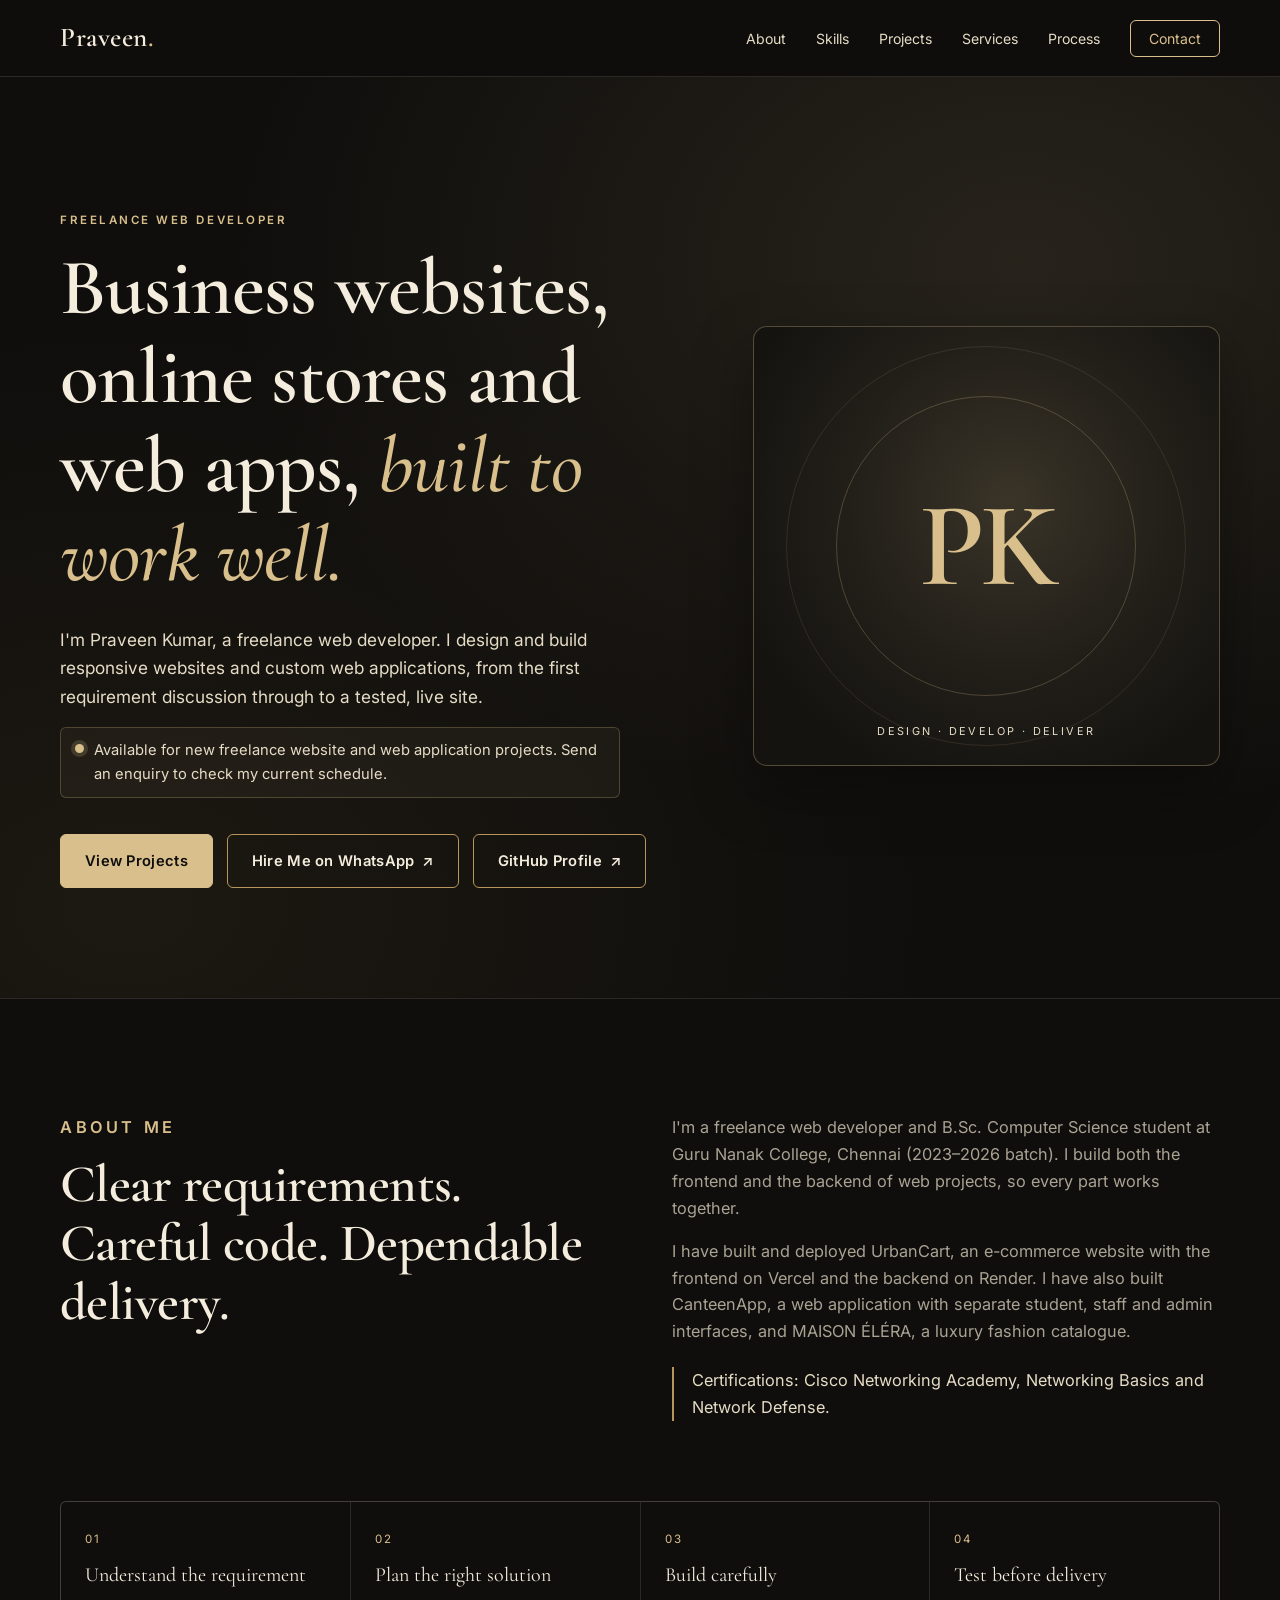
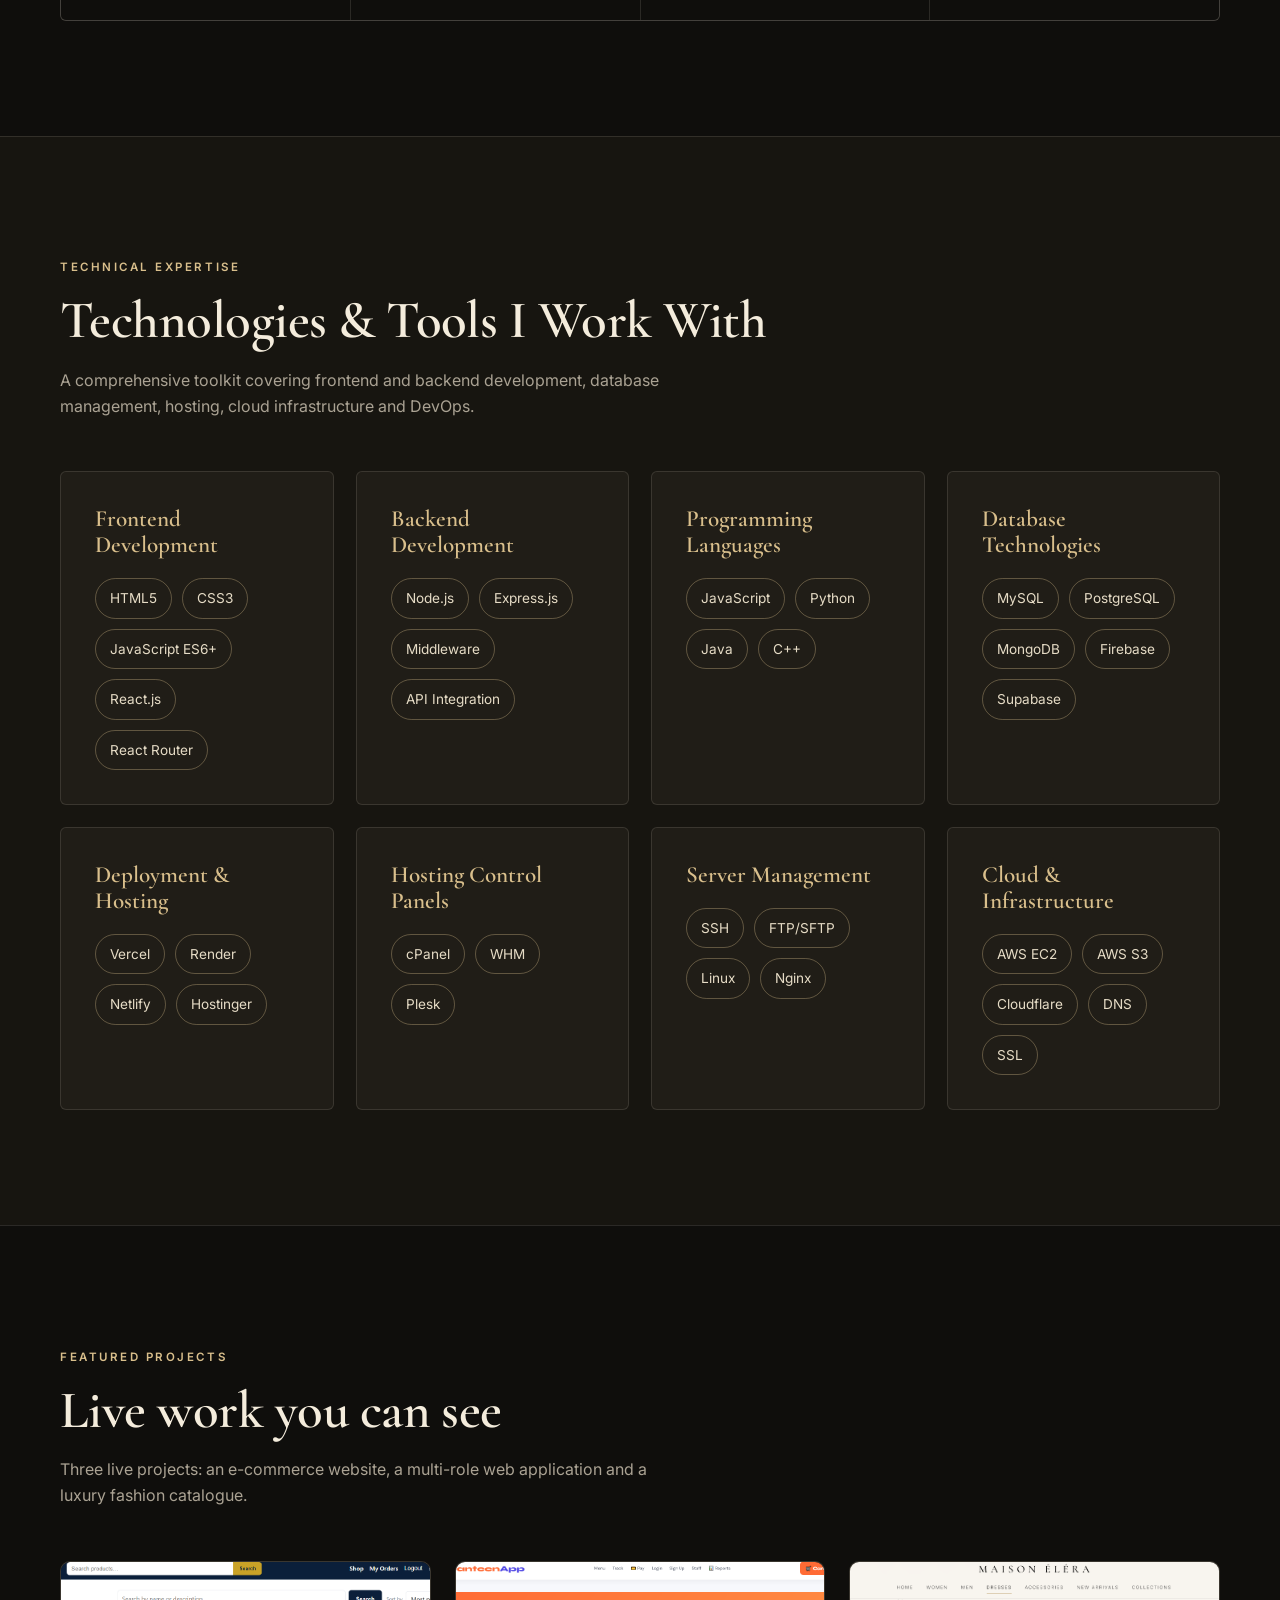
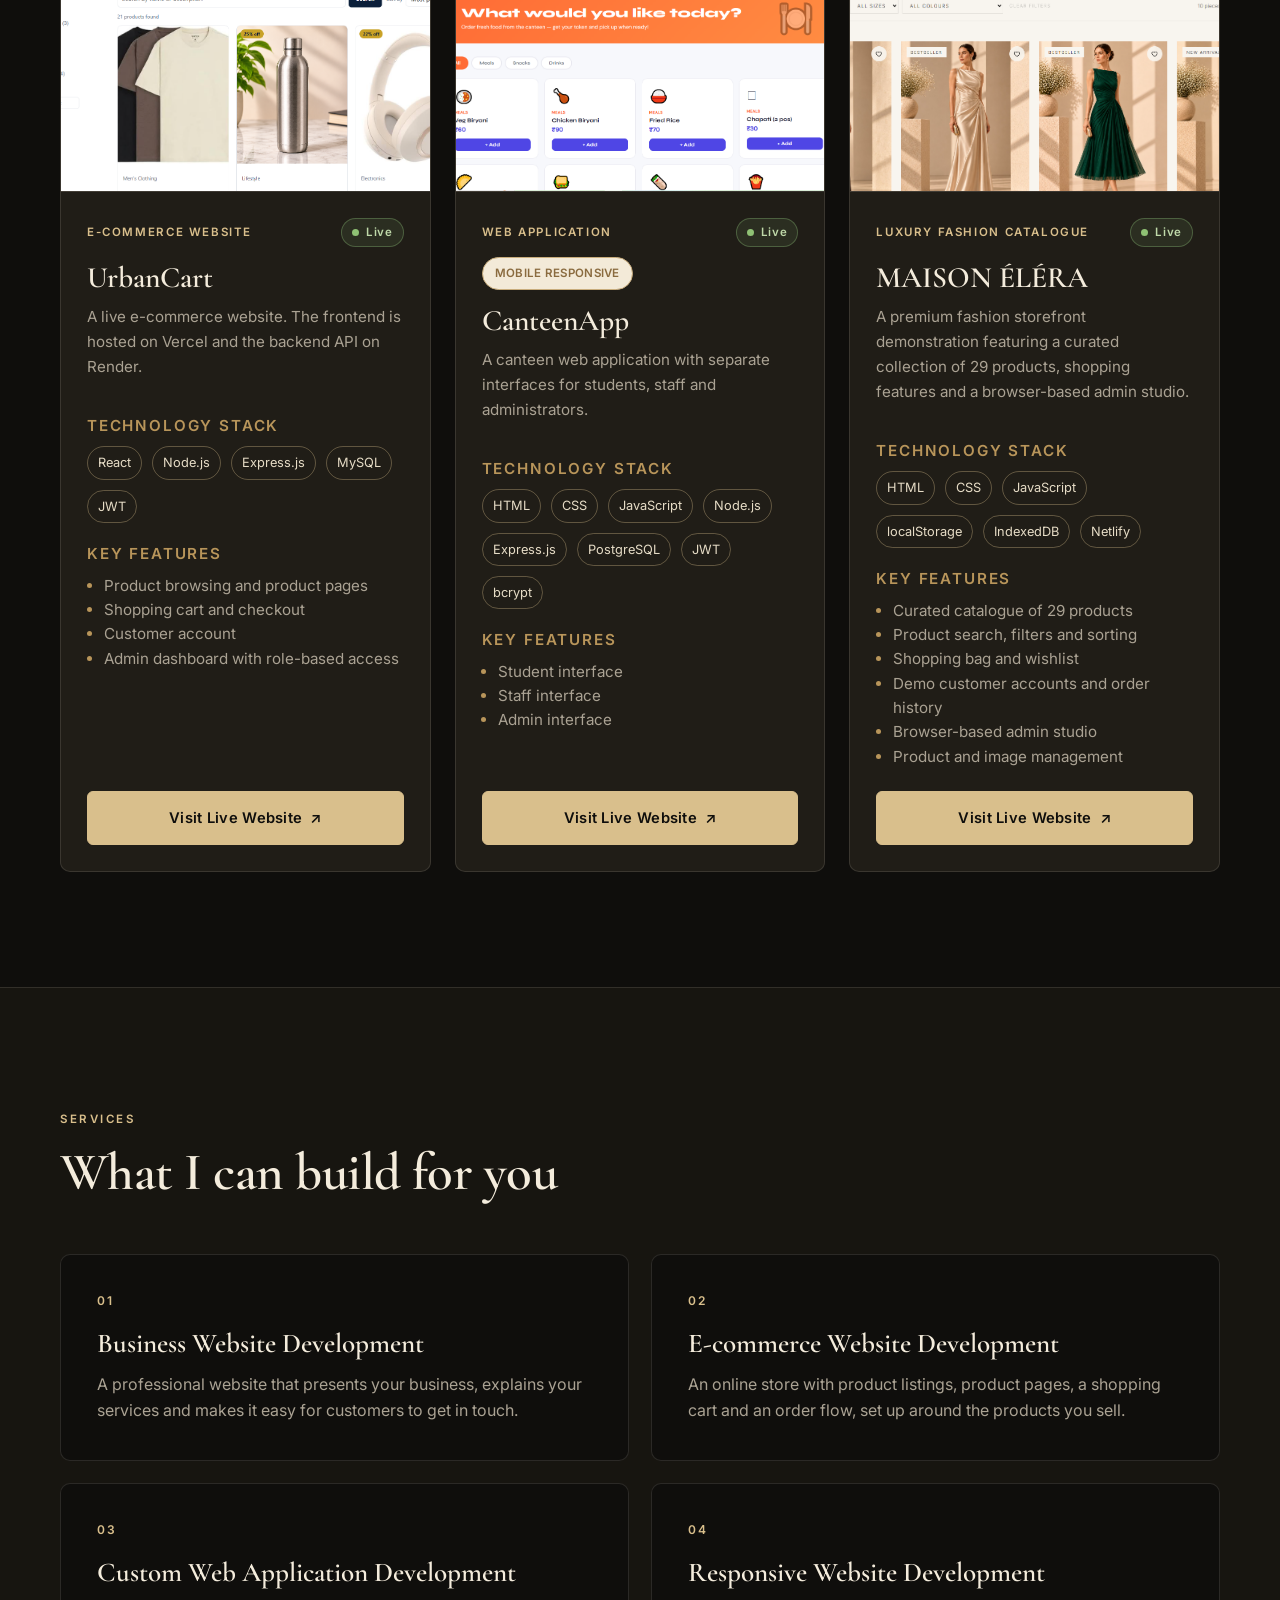
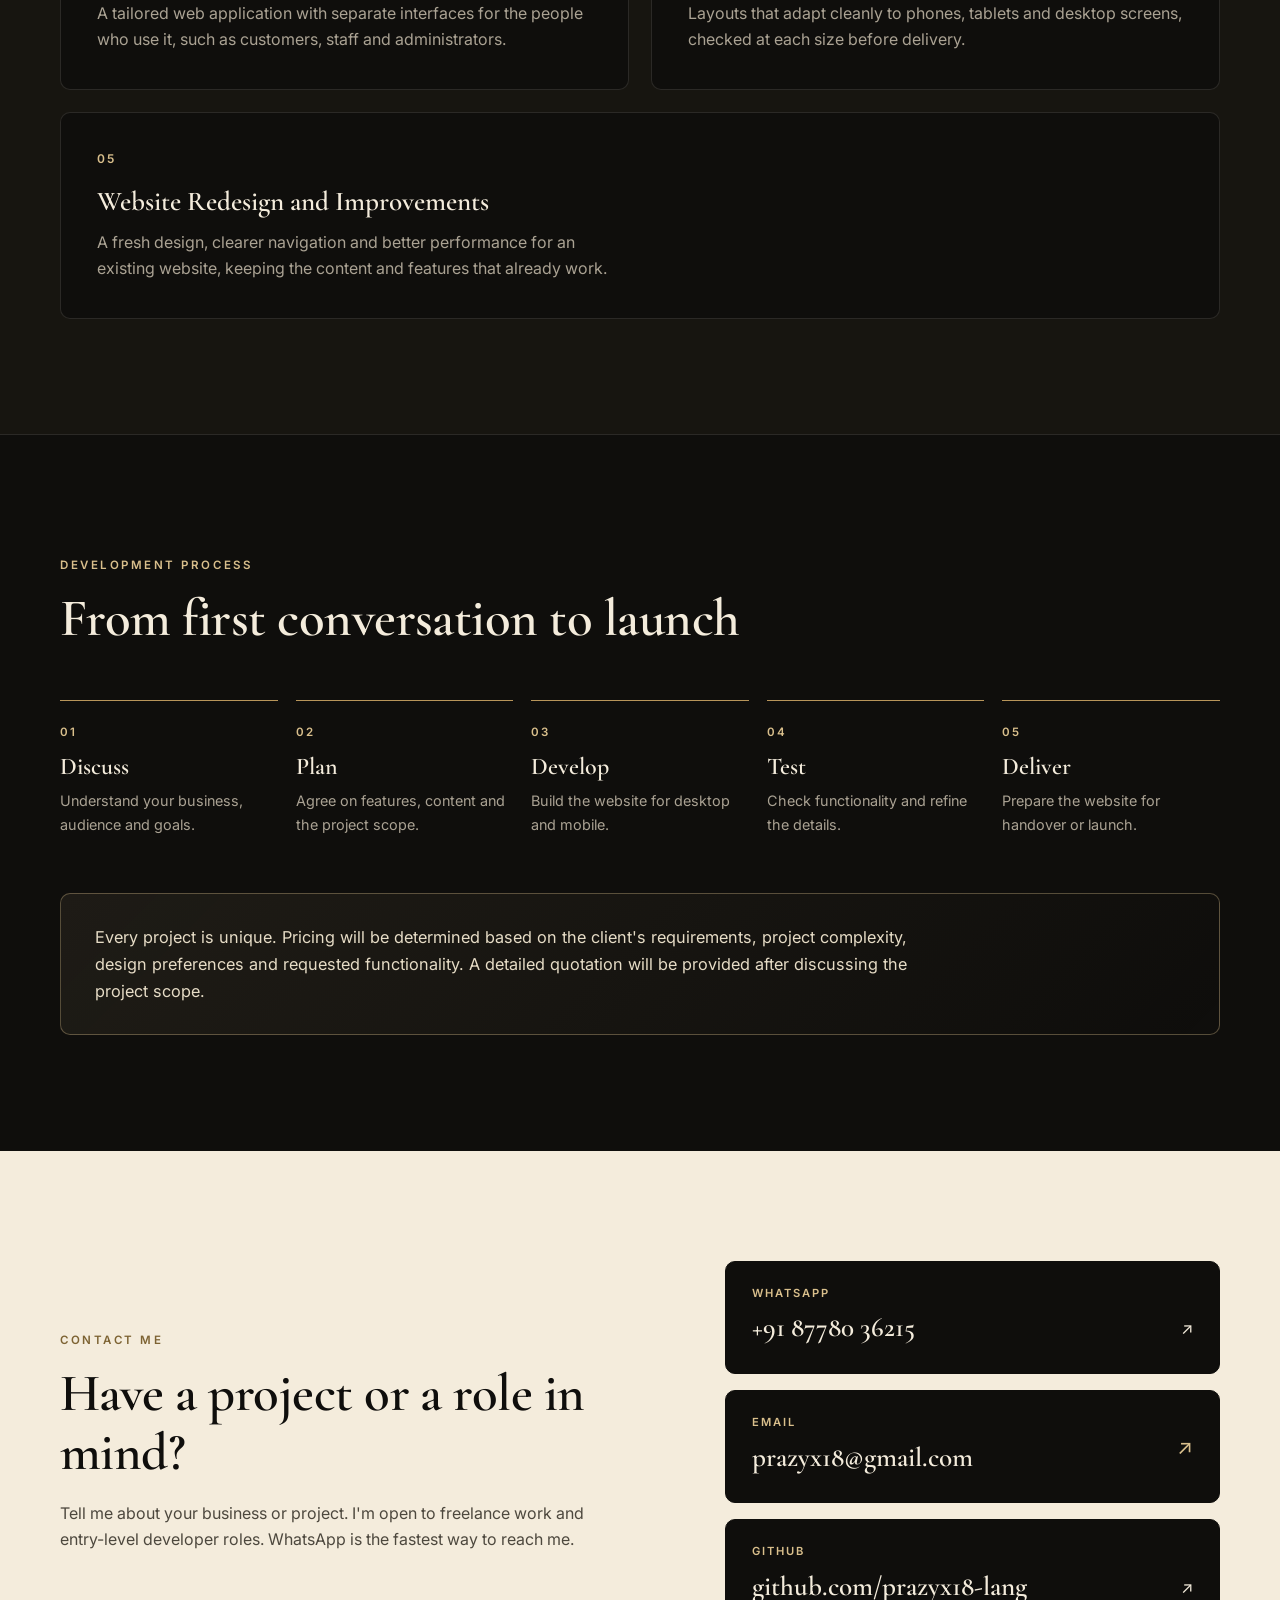
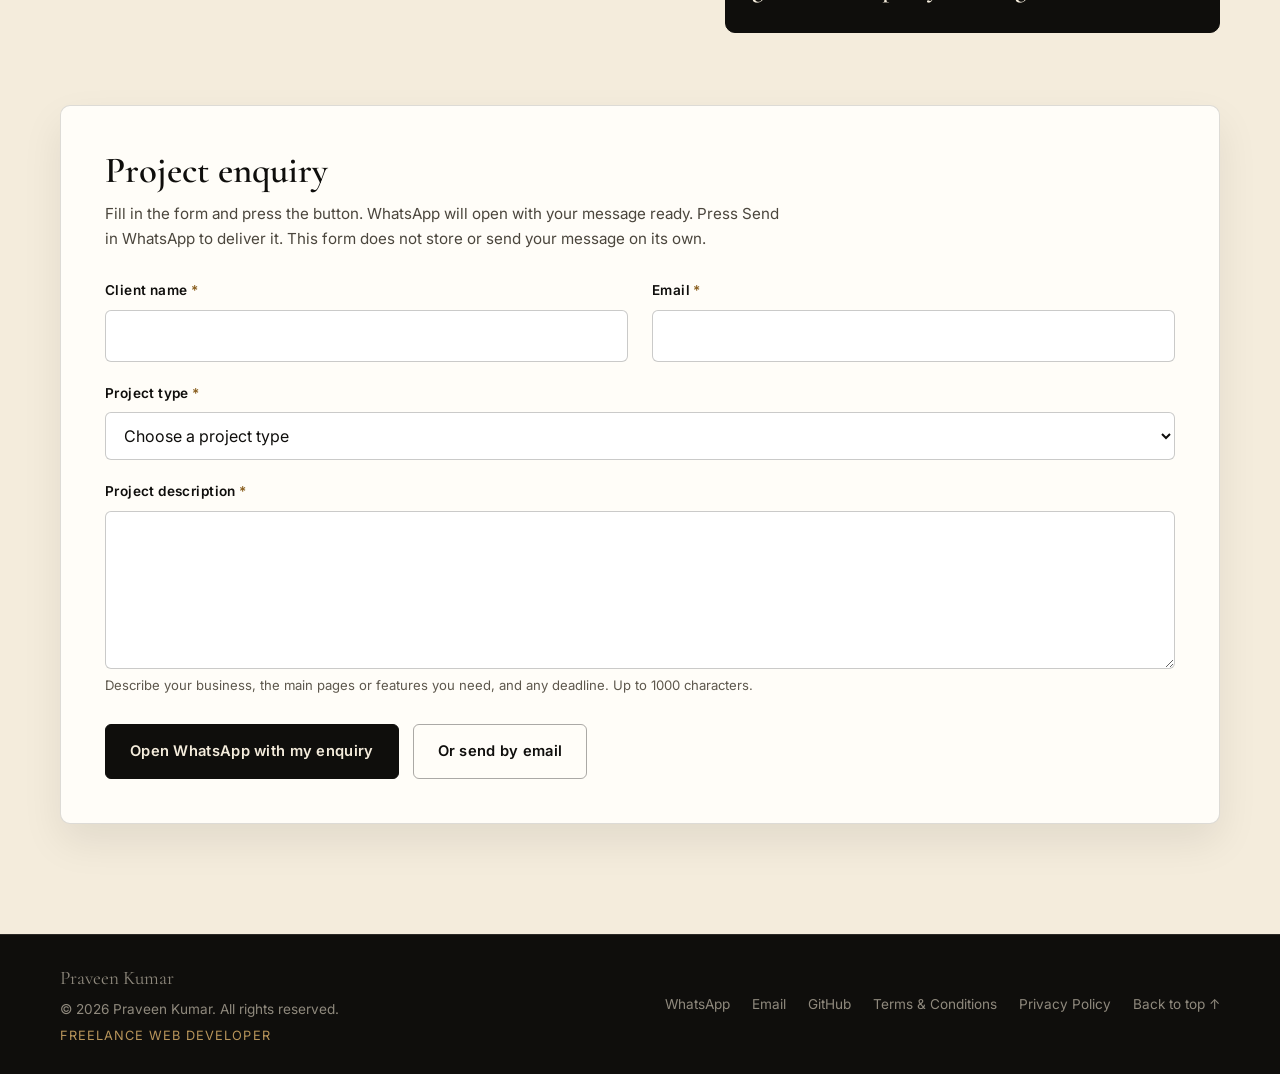
==== commit b2b3355b: "Update technical skills section." ====
--- a/index.html
+++ b/index.html
@@ -126,61 +126,106 @@
       </div>
     </section>
 
-    <!-- ============ 3. TECHNICAL SKILLS ============ -->
-    <section class="section section-alt" id="skills" aria-labelledby="skills-title">
-      <div class="container">
-        <div class="section-head reveal">
-          <p class="eyebrow">Technical skills</p>
-          <h2 id="skills-title">Tools I use to build and ship</h2>
-          <p class="section-intro">Only tools I have used in my projects or coursework are listed here.</p>
-        </div>
-
-        <div class="skill-grid">
-          <article class="skill-card reveal">
-            <h3>Frontend</h3>
-            <ul class="chips">
-              <li>HTML</li><li>CSS</li><li>JavaScript</li><li>React</li>
-            </ul>
-          </article>
-          <article class="skill-card reveal">
-            <h3>Backend</h3>
-            <ul class="chips">
-              <li>Node.js</li><li>Express.js</li><li>REST APIs</li>
-            </ul>
-          </article>
-          <article class="skill-card reveal">
-            <h3>Programming Languages</h3>
-            <ul class="chips">
-              <li>JavaScript</li><li>Python</li>
-            </ul>
-          </article>
-          <article class="skill-card reveal">
-            <h3>Databases</h3>
-            <ul class="chips">
-              <li>MySQL</li>
-            </ul>
-          </article>
-          <article class="skill-card reveal">
-            <h3>Authentication</h3>
-            <ul class="chips">
-              <li>Auth0</li><li>JWT</li>
-            </ul>
-          </article>
-          <article class="skill-card reveal">
-            <h3>Development Tools</h3>
-            <ul class="chips">
-              <li>Git</li><li>GitHub</li>
-            </ul>
-          </article>
-          <article class="skill-card reveal">
-            <h3>Deployment</h3>
-            <ul class="chips">
-              <li>Vercel</li><li>Render</li><li>Netlify</li>
-            </ul>
-          </article>
-        </div>
-      </div>
-    </section>
+    
+<!-- ============ 3. TECHNICAL SKILLS ============ -->
+<section class="section section-alt" id="skills" aria-labelledby="skills-title">
+  <div class="container">
+    <div class="section-head reveal">
+      <p class="eyebrow">Technical expertise</p>
+<h2 id="skills-title">Technologies & Tools I Work With</h2>
+      <p class="section-intro">
+        A comprehensive toolkit covering frontend and backend development,
+        database management, hosting, cloud infrastructure and DevOps.
+      </p>
+    </div>
+
+    <div class="skill-grid">
+
+      <article class="skill-card reveal">
+        <h3>Frontend Development</h3>
+        <ul class="chips">
+          <li>HTML5</li>
+          <li>CSS3</li>
+          <li>JavaScript ES6+</li>
+          <li>React.js</li>
+          <li>React Router</li>
+        </ul>
+      </article>
+
+      <article class="skill-card reveal">
+        <h3>Backend Development</h3>
+        <ul class="chips">
+          <li>Node.js</li>
+          <li>Express.js</li>
+          <li>Middleware</li>
+          <li>API Integration</li>
+        </ul>
+      </article>
+
+      <article class="skill-card reveal">
+        <h3>Programming Languages</h3>
+        <ul class="chips">
+          <li>JavaScript</li>
+          <li>Python</li>
+          <li>Java</li>
+          <li>C++</li>
+        </ul>
+      </article>
+
+<article class="skill-card reveal">
+  <h3>Database Technologies</h3>
+  <ul class="chips">
+    <li>MySQL</li>
+    <li>PostgreSQL</li>
+    <li>MongoDB</li>
+    <li>Firebase</li>
+    <li>Supabase</li>
+  </ul>
+</article>
+
+      <article class="skill-card reveal">
+        <h3>Deployment & Hosting</h3>
+        <ul class="chips">
+          <li>Vercel</li>
+          <li>Render</li>
+          <li>Netlify</li>
+          <li>Hostinger</li>
+        </ul>
+      </article>
+
+      <article class="skill-card reveal">
+        <h3>Hosting Control Panels</h3>
+        <ul class="chips">
+          <li>cPanel</li>
+          <li>WHM</li>
+          <li>Plesk</li>
+        </ul>
+      </article>
+
+      <article class="skill-card reveal">
+        <h3>Server Management</h3>
+        <ul class="chips">
+          <li>SSH</li>
+          <li>FTP/SFTP</li>
+          <li>Linux</li>
+          <li>Nginx</li>
+        </ul>
+      </article>
+
+      <article class="skill-card reveal">
+        <h3>Cloud & Infrastructure</h3>
+        <ul class="chips">
+          <li>AWS EC2</li>
+          <li>AWS S3</li>
+          <li>Cloudflare</li>
+          <li>DNS</li>
+          <li>SSL</li>
+        </ul>
+      </article>
+
+    </div>
+  </div>
+</section>
 
     <!-- ============ 4. FEATURED PROJECTS ============ -->
     <section class="section" id="projects" aria-labelledby="projects-title">
